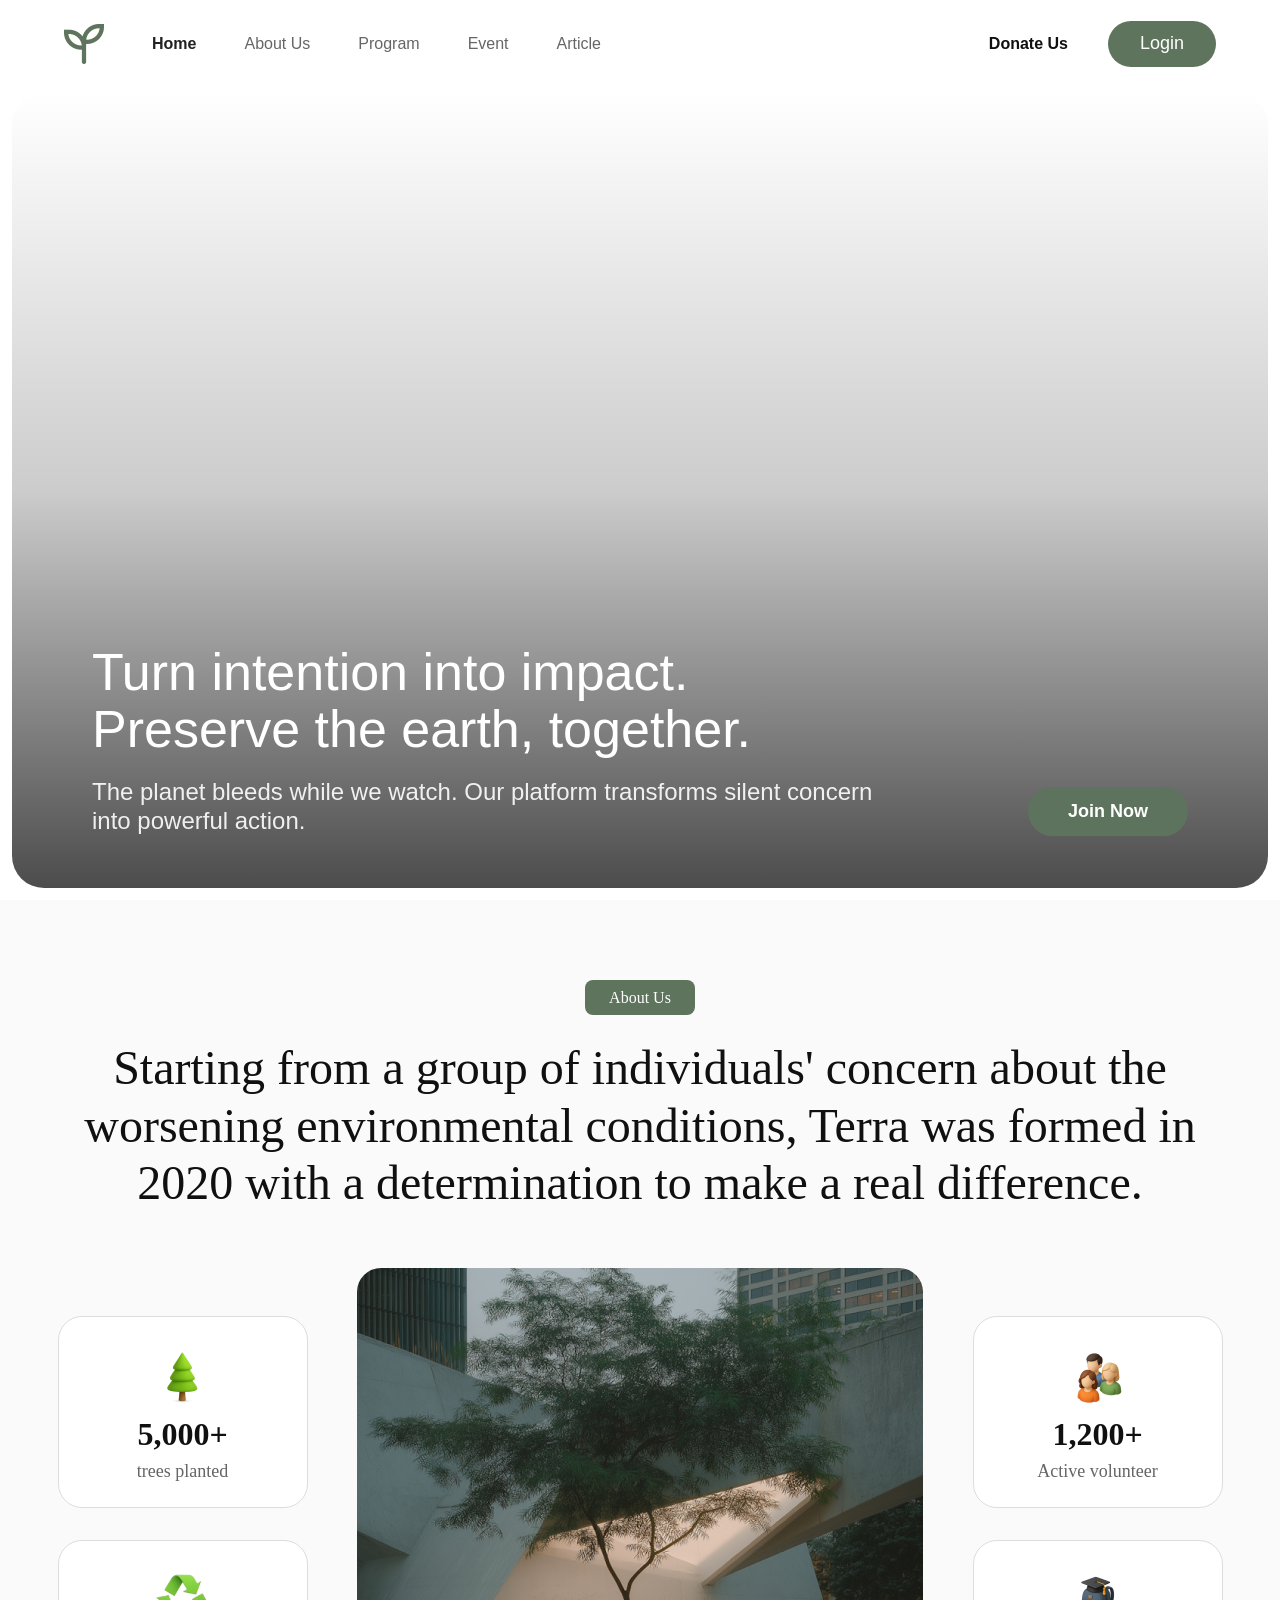
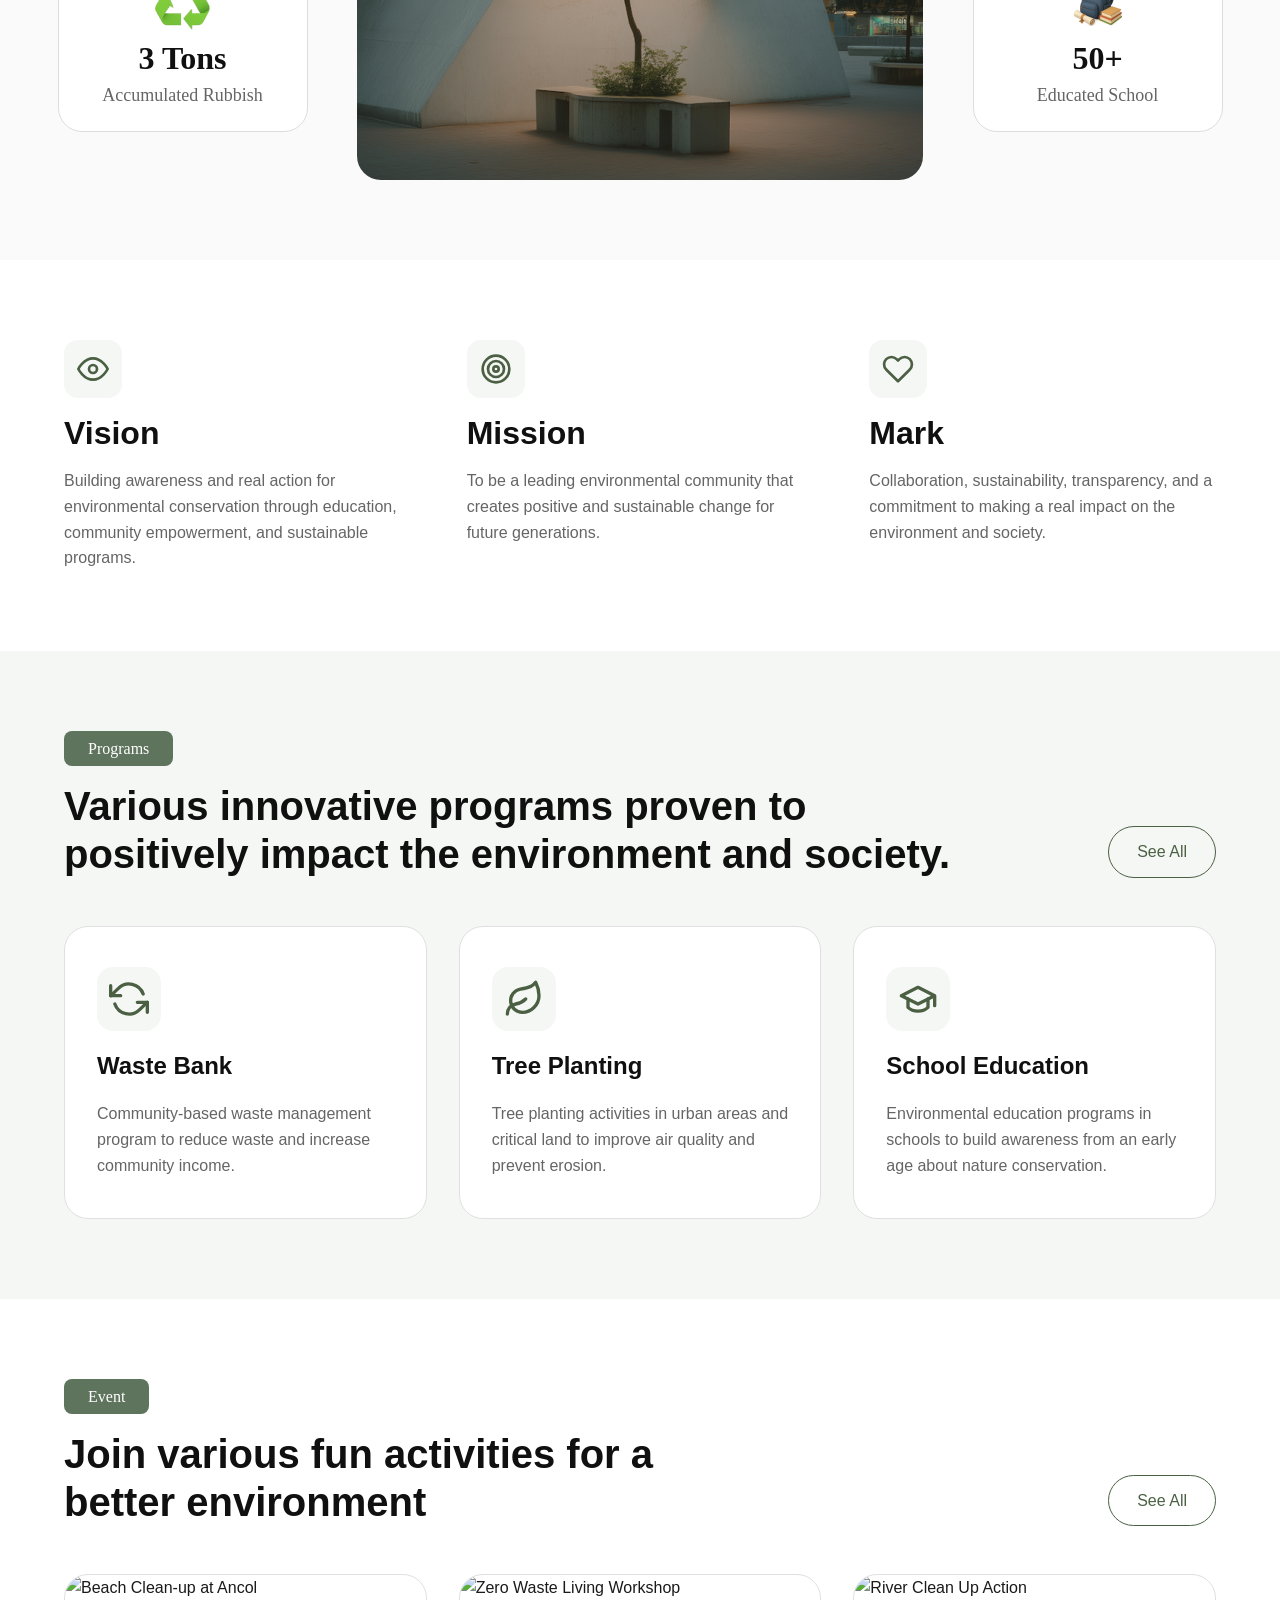
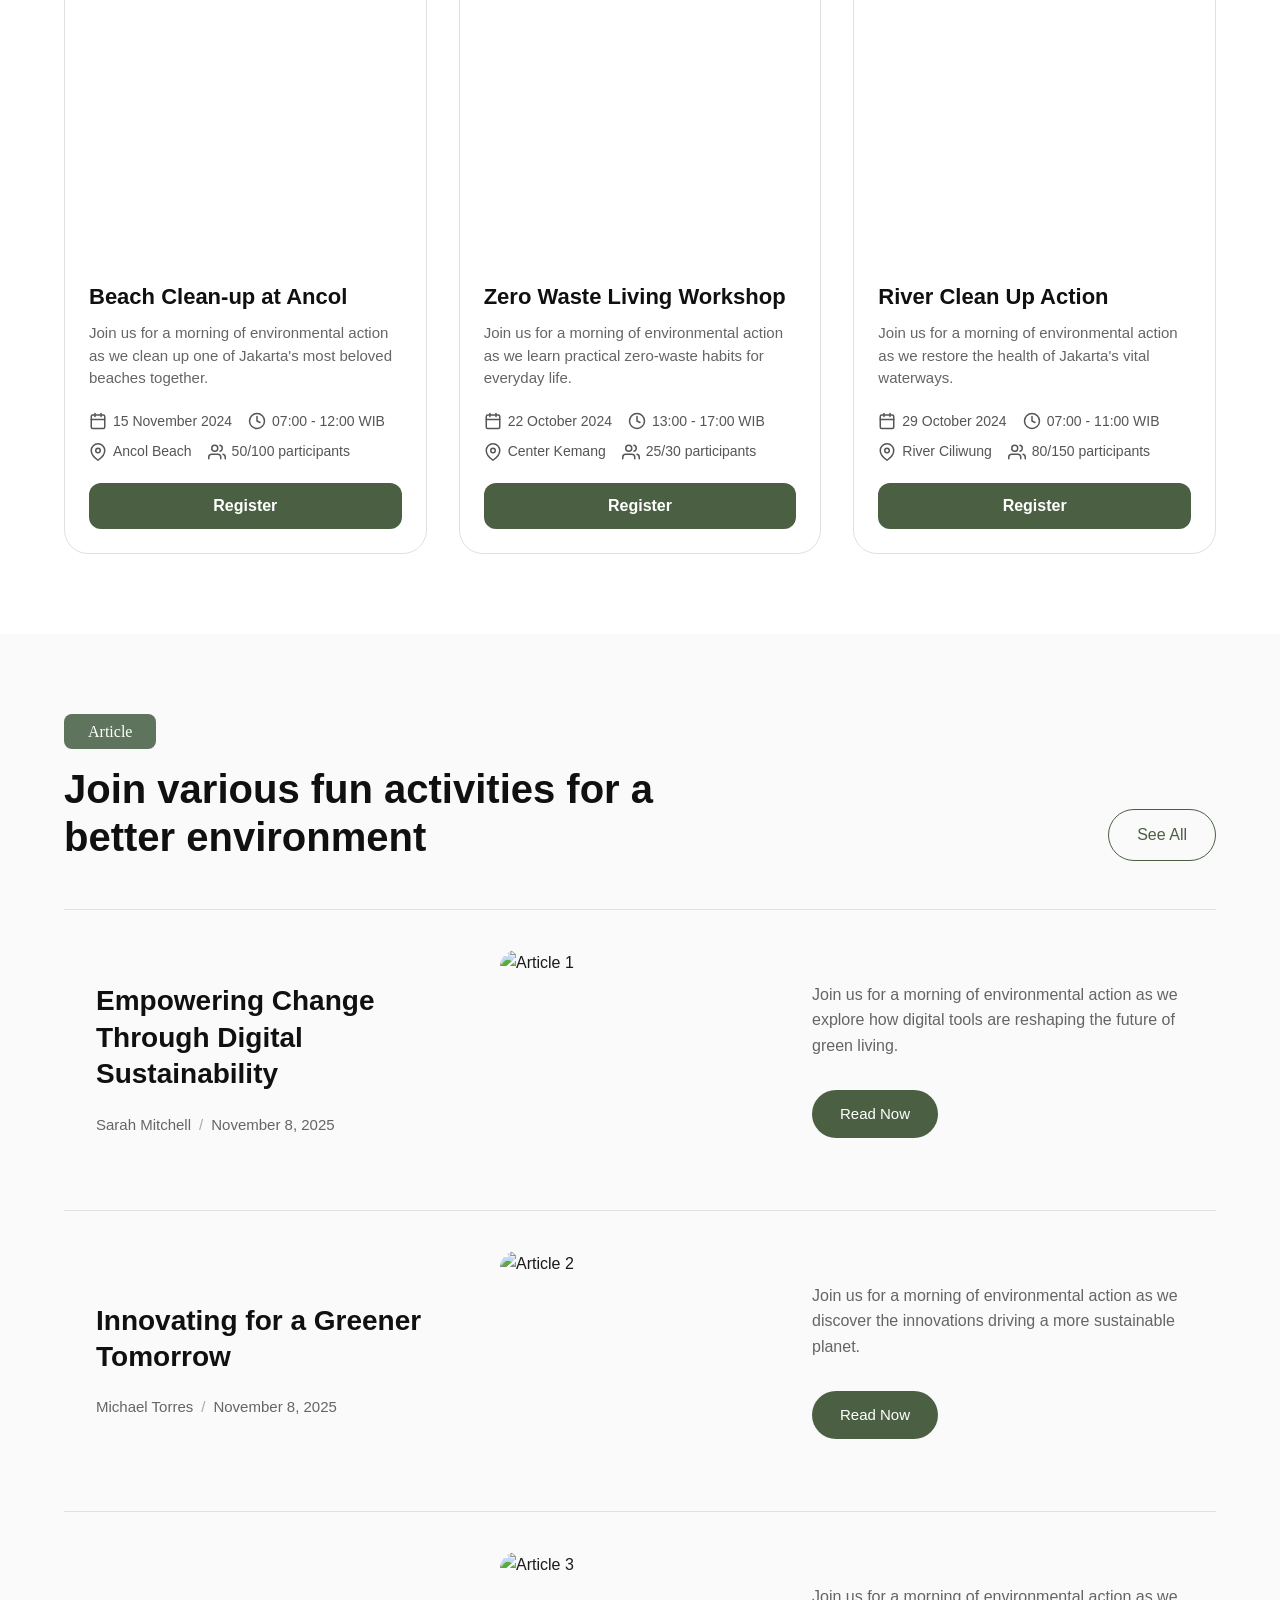
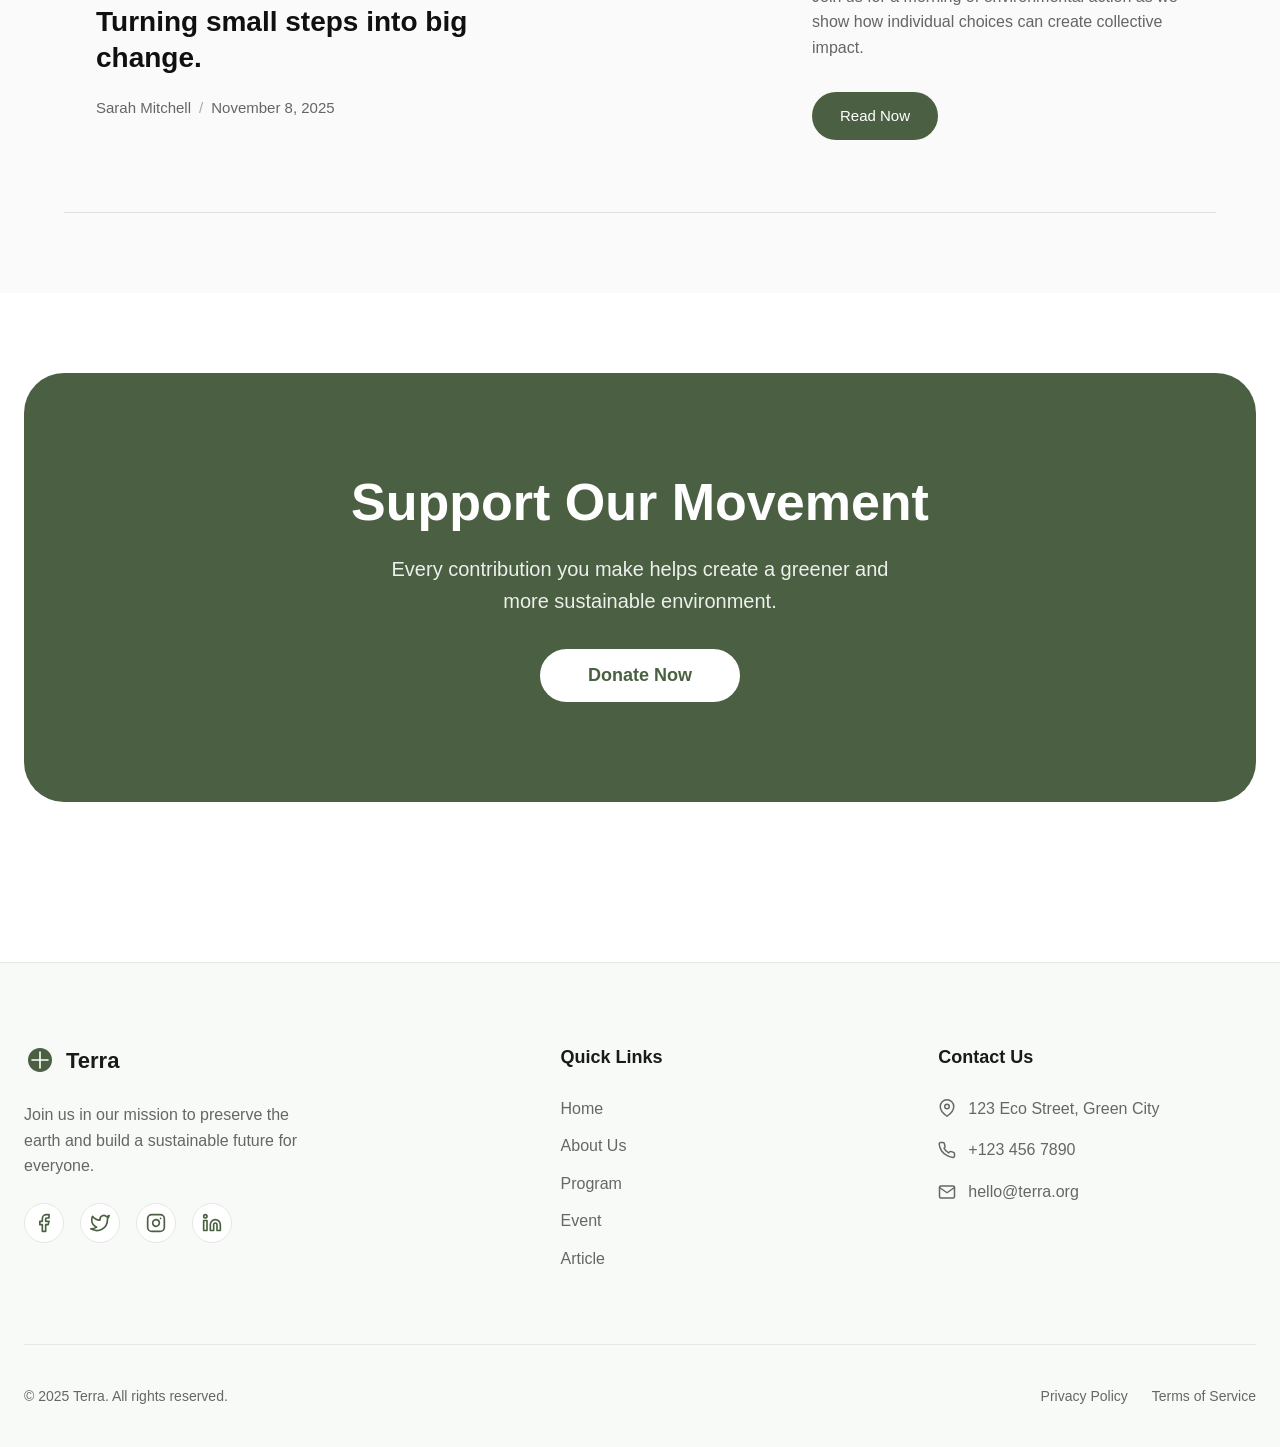
==== index.html @ 2bbc0990 "backup 1" ====
<!DOCTYPE html>
<html lang="en">
<head>
  <meta charset="UTF-8" />
  <meta name="viewport" content="width=device-width, initial-scale=1.0" />
  <title>Terra – Turn Intention Into Impact</title>
  <link rel="icon" href="assets/logo.png" type="image/png" />
  <link rel="stylesheet" href="css/main.css" />
  <link rel="stylesheet" href="css/home.css" />
</head>
<body>

  <!-- ============ NAVBAR ============ -->
  <nav class="navbar navbar-figma" id="navbar">
    <div class="container nav-content">
      <div class="nav-main-group">
        <a href="index.html" class="logo" aria-label="Terra Home">
          <img src="assets/logo.png" alt="Terra Icon" class="logo-icon" />
        </a>

        <div class="nav-links">
          <a href="index.html" class="active">Home</a>
          <a href="pages/about.html">About Us</a>
          <a href="pages/program.html">Program</a>
          <a href="pages/event.html">Event</a>
          <a href="pages/article.html">Article</a>
        </div>
      </div>

      <div class="nav-actions">
        <a href="#" class="donate-text">Donate Us</a>
        <button class="primary login-btn">Login</button>
      </div>

      <button class="mobile-toggle" id="mobileToggle" aria-label="Toggle menu">
        <svg id="iconMenu" viewBox="0 0 24 24"><line x1="3" y1="6" x2="21" y2="6"/><line x1="3" y1="12" x2="21" y2="12"/><line x1="3" y1="18" x2="21" y2="18"/></svg>
        <svg id="iconClose" viewBox="0 0 24 24" style="display:none"><line x1="18" y1="6" x2="6" y2="18"/><line x1="6" y1="6" x2="18" y2="18"/></svg>
      </button>
    </div>

    <div class="mobile-menu" id="mobileMenu">
      <a href="index.html" class="active" onclick="closeMobile()">Home</a>
      <a href="pages/about.html" onclick="closeMobile()">About Us</a>
      <a href="pages/program.html" onclick="closeMobile()">Program</a>
      <a href="pages/event.html" onclick="closeMobile()">Event</a>
      <a href="pages/article.html" onclick="closeMobile()">Article</a>
      <div class="mobile-actions">
        <button class="secondary">Donate Us</button>
        <button class="primary">Login</button>
      </div>
    </div>
  </nav>

  <!-- ============ MAIN ============ -->
  <div class="home-page">

    <!-- HERO -->
    <section class="hero">
      <div class="container hero-container">
        <div class="hero-inner">
          <div class="hero-bottom-content">
            <div class="hero-left-text">
              <h1>Turn intention into impact. <br />Preserve the earth, together.</h1>
              <p>The planet bleeds while we watch. Our platform transforms silent concern into powerful action.</p>
            </div>
            <div class="hero-right-action">
              <button class="primary join-btn">Join Now</button>
            </div>
          </div>
        </div>
      </div>
    </section>

    <!-- ABOUT SECTION -->
    <section class="about-section">
      <div class="about-container">
        <div class="about-header">
          <span class="badge-pill">About Us</span>
          <p class="about-heading-text">
            Starting from a group of individuals' concern about the worsening environmental conditions,
            Terra was formed in 2020 with a determination to make a real difference.
          </p>
        </div>

        <div class="about-grid">
          <div class="about-stats-side left">
            <div class="stat-card-new">
              <img src="assets/tree.png" alt="Trees" class="stat-icon-img" />
              <h3>5,000+</h3>
              <p>trees planted</p>
            </div>
            <div class="stat-card-new">
              <img src="assets/recycle.png" alt="Recycle" class="stat-icon-img" />
              <h3>3 Tons</h3>
              <p>Accumulated Rubbish</p>
            </div>
          </div>

          <div class="about-image-center">
            <img src="assets/about.png" alt="Nature" class="about-main-img" />
          </div>

          <div class="about-stats-side right">
            <div class="stat-card-new">
              <img src="assets/volunteer.png" alt="Volunteer" class="stat-icon-img" />
              <h3>1,200+</h3>
              <p>Active volunteer</p>
            </div>
            <div class="stat-card-new">
              <img src="assets/bag.png" alt="Education" class="stat-icon-img" />
              <h3>50+</h3>
              <p>Educated School</p>
            </div>
          </div>
        </div>
      </div>
    </section>

    <!-- GOALS SECTION -->
    <section class="goals-section">
      <div class="goals-container">
        <div class="goal-item">
          <div class="goal-icon">
            <!-- Eye icon -->
            <svg viewBox="0 0 24 24"><path d="M1 12s4-8 11-8 11 8 11 8-4 8-11 8-11-8-11-8z"/><circle cx="12" cy="12" r="3"/></svg>
          </div>
          <h3>Vision</h3>
          <p>Building awareness and real action for environmental conservation through education, community empowerment, and sustainable programs.</p>
        </div>
        <div class="goal-item">
          <div class="goal-icon">
            <!-- Target icon -->
            <svg viewBox="0 0 24 24"><circle cx="12" cy="12" r="10"/><circle cx="12" cy="12" r="6"/><circle cx="12" cy="12" r="2"/></svg>
          </div>
          <h3>Mission</h3>
          <p>To be a leading environmental community that creates positive and sustainable change for future generations.</p>
        </div>
        <div class="goal-item">
          <div class="goal-icon">
            <!-- Heart icon -->
            <svg viewBox="0 0 24 24"><path d="M20.84 4.61a5.5 5.5 0 0 0-7.78 0L12 5.67l-1.06-1.06a5.5 5.5 0 0 0-7.78 7.78l1.06 1.06L12 21.23l7.78-7.78 1.06-1.06a5.5 5.5 0 0 0 0-7.78z"/></svg>
          </div>
          <h3>Mark</h3>
          <p>Collaboration, sustainability, transparency, and a commitment to making a real impact on the environment and society.</p>
        </div>
      </div>
    </section>

    <!-- PROGRAMS SECTION -->
    <section class="programs-section">
      <div class="programs-inner">
        <div class="section-header-row">
          <div class="section-title-group">
            <span class="badge-pill">Programs</span>
            <h2>Various innovative programs proven to<br />positively impact the environment and society.</h2>
          </div>
          <a href="pages/program.html" class="see-all-btn">See All</a>
        </div>

        <div class="programs-grid-new">
          <div class="program-card-new">
            <div class="program-icon-wrap">
              <!-- Recycle icon -->
              <svg viewBox="0 0 24 24"><polyline points="1 4 1 10 7 10"/><polyline points="23 20 23 14 17 14"/><path d="M20.49 9A9 9 0 0 0 5.64 5.64L1 10m22 4l-4.64 4.36A9 9 0 0 1 3.51 15"/></svg>
            </div>
            <h3>Waste Bank</h3>
            <p>Community-based waste management program to reduce waste and increase community income.</p>
          </div>
          <div class="program-card-new">
            <div class="program-icon-wrap">
              <!-- Leaf icon -->
              <svg viewBox="0 0 24 24"><path d="M11 20A7 7 0 0 1 9.8 6.1C15.5 5 17 4.48 19 2c1 2 2 4.18 2 8 0 5.5-4.78 10-10 10z"/><path d="M2 21c0-3 1.85-5.36 5.08-6C9.5 14.52 12 13 13 12"/></svg>
            </div>
            <h3>Tree Planting</h3>
            <p>Tree planting activities in urban areas and critical land to improve air quality and prevent erosion.</p>
          </div>
          <div class="program-card-new">
            <div class="program-icon-wrap">
              <!-- GraduationCap icon -->
              <svg viewBox="0 0 24 24"><path d="M22 10v6M2 10l10-5 10 5-10 5z"/><path d="M6 12v5c3 3 9 3 12 0v-5"/></svg>
            </div>
            <h3>School Education</h3>
            <p>Environmental education programs in schools to build awareness from an early age about nature conservation.</p>
          </div>
        </div>
      </div>
    </section>

    <!-- EVENT SECTION -->
    <section class="event-section">
      <div class="event-inner">
        <div class="section-header-row">
          <div class="section-title-group">
            <span class="badge-pill">Event</span>
            <h2>Join various fun activities for a<br />better environment</h2>
          </div>
          <a href="pages/event.html" class="see-all-btn">See All</a>
        </div>

        <div class="event-cards-grid">
          <!-- Event 1 -->
          <div class="event-card-new">
            <div class="event-card-img">
              <img src="https://images.unsplash.com/photo-1618477461853-cf6ed80fbe52?auto=format&fit=crop&q=80&w=800" alt="Beach Clean-up at Ancol" />
            </div>
            <div class="event-card-body">
              <div class="event-card-info">
                <h3>Beach Clean-up at Ancol</h3>
                <p>Join us for a morning of environmental action as we clean up one of Jakarta's most beloved beaches together.</p>
              </div>
              <div class="event-card-meta">
                <div class="meta-row">
                  <span class="meta-item">
                    <svg viewBox="0 0 24 24"><rect x="3" y="4" width="18" height="18" rx="2" ry="2"/><line x1="16" y1="2" x2="16" y2="6"/><line x1="8" y1="2" x2="8" y2="6"/><line x1="3" y1="10" x2="21" y2="10"/></svg>
                    15 November 2024
                  </span>
                  <span class="meta-item">
                    <svg viewBox="0 0 24 24"><circle cx="12" cy="12" r="10"/><polyline points="12 6 12 12 16 14"/></svg>
                    07:00 - 12:00 WIB
                  </span>
                </div>
                <div class="meta-row">
                  <span class="meta-item">
                    <svg viewBox="0 0 24 24"><path d="M21 10c0 7-9 13-9 13s-9-6-9-13a9 9 0 0 1 18 0z"/><circle cx="12" cy="10" r="3"/></svg>
                    Ancol Beach
                  </span>
                  <span class="meta-item">
                    <svg viewBox="0 0 24 24"><path d="M17 21v-2a4 4 0 0 0-4-4H5a4 4 0 0 0-4 4v2"/><circle cx="9" cy="7" r="4"/><path d="M23 21v-2a4 4 0 0 0-3-3.87"/><path d="M16 3.13a4 4 0 0 1 0 7.75"/></svg>
                    50/100 participants
                  </span>
                </div>
              </div>
              <button class="primary event-register-btn">Register</button>
            </div>
          </div>

          <!-- Event 2 -->
          <div class="event-card-new">
            <div class="event-card-img">
              <img src="https://images.unsplash.com/photo-1591336395102-69f615e12af0?auto=format&fit=crop&q=80&w=800" alt="Zero Waste Living Workshop" />
            </div>
            <div class="event-card-body">
              <div class="event-card-info">
                <h3>Zero Waste Living Workshop</h3>
                <p>Join us for a morning of environmental action as we learn practical zero-waste habits for everyday life.</p>
              </div>
              <div class="event-card-meta">
                <div class="meta-row">
                  <span class="meta-item">
                    <svg viewBox="0 0 24 24"><rect x="3" y="4" width="18" height="18" rx="2" ry="2"/><line x1="16" y1="2" x2="16" y2="6"/><line x1="8" y1="2" x2="8" y2="6"/><line x1="3" y1="10" x2="21" y2="10"/></svg>
                    22 October 2024
                  </span>
                  <span class="meta-item">
                    <svg viewBox="0 0 24 24"><circle cx="12" cy="12" r="10"/><polyline points="12 6 12 12 16 14"/></svg>
                    13:00 - 17:00 WIB
                  </span>
                </div>
                <div class="meta-row">
                  <span class="meta-item">
                    <svg viewBox="0 0 24 24"><path d="M21 10c0 7-9 13-9 13s-9-6-9-13a9 9 0 0 1 18 0z"/><circle cx="12" cy="10" r="3"/></svg>
                    Center Kemang
                  </span>
                  <span class="meta-item">
                    <svg viewBox="0 0 24 24"><path d="M17 21v-2a4 4 0 0 0-4-4H5a4 4 0 0 0-4 4v2"/><circle cx="9" cy="7" r="4"/><path d="M23 21v-2a4 4 0 0 0-3-3.87"/><path d="M16 3.13a4 4 0 0 1 0 7.75"/></svg>
                    25/30 participants
                  </span>
                </div>
              </div>
              <button class="primary event-register-btn">Register</button>
            </div>
          </div>

          <!-- Event 3 -->
          <div class="event-card-new">
            <div class="event-card-img">
              <img src="https://images.unsplash.com/photo-1595273670150-db0a3d39074f?auto=format&fit=crop&q=80&w=800" alt="River Clean Up Action" />
            </div>
            <div class="event-card-body">
              <div class="event-card-info">
                <h3>River Clean Up Action</h3>
                <p>Join us for a morning of environmental action as we restore the health of Jakarta's vital waterways.</p>
              </div>
              <div class="event-card-meta">
                <div class="meta-row">
                  <span class="meta-item">
                    <svg viewBox="0 0 24 24"><rect x="3" y="4" width="18" height="18" rx="2" ry="2"/><line x1="16" y1="2" x2="16" y2="6"/><line x1="8" y1="2" x2="8" y2="6"/><line x1="3" y1="10" x2="21" y2="10"/></svg>
                    29 October 2024
                  </span>
                  <span class="meta-item">
                    <svg viewBox="0 0 24 24"><circle cx="12" cy="12" r="10"/><polyline points="12 6 12 12 16 14"/></svg>
                    07:00 - 11:00 WIB
                  </span>
                </div>
                <div class="meta-row">
                  <span class="meta-item">
                    <svg viewBox="0 0 24 24"><path d="M21 10c0 7-9 13-9 13s-9-6-9-13a9 9 0 0 1 18 0z"/><circle cx="12" cy="10" r="3"/></svg>
                    River Ciliwung
                  </span>
                  <span class="meta-item">
                    <svg viewBox="0 0 24 24"><path d="M17 21v-2a4 4 0 0 0-4-4H5a4 4 0 0 0-4 4v2"/><circle cx="9" cy="7" r="4"/><path d="M23 21v-2a4 4 0 0 0-3-3.87"/><path d="M16 3.13a4 4 0 0 1 0 7.75"/></svg>
                    80/150 participants
                  </span>
                </div>
              </div>
              <button class="primary event-register-btn">Register</button>
            </div>
          </div>
        </div>
      </div>
    </section>

    <!-- ARTICLE SECTION -->
    <section class="article-section">
      <div class="article-inner">
        <div class="section-header-row">
          <div class="section-title-group">
            <span class="badge-pill">Article</span>
            <h2>Join various fun activities for a<br />better environment</h2>
          </div>
          <a href="pages/article.html" class="see-all-btn">See All</a>
        </div>

        <div class="article-rows">
          <div class="article-row">
            <div class="article-row-left">
              <h3>Empowering Change Through Digital Sustainability</h3>
              <div class="article-meta">
                <span>Sarah Mitchell</span>
                <span class="meta-divider">/</span>
                <span>November 8, 2025</span>
              </div>
            </div>
            <div class="article-row-img">
              <img src="https://images.unsplash.com/photo-1441974231531-c6227db76b6e?auto=format&fit=crop&q=80&w=600" alt="Article 1" />
            </div>
            <div class="article-row-right">
              <p>Join us for a morning of environmental action as we explore how digital tools are reshaping the future of green living.</p>
              <a href="pages/article.html" class="read-now-btn">Read Now</a>
            </div>
          </div>

          <div class="article-row">
            <div class="article-row-left">
              <h3>Innovating for a Greener Tomorrow</h3>
              <div class="article-meta">
                <span>Michael Torres</span>
                <span class="meta-divider">/</span>
                <span>November 8, 2025</span>
              </div>
            </div>
            <div class="article-row-img">
              <img src="https://images.unsplash.com/photo-1532187643603-ba119ca4109e?auto=format&fit=crop&q=80&w=600" alt="Article 2" />
            </div>
            <div class="article-row-right">
              <p>Join us for a morning of environmental action as we discover the innovations driving a more sustainable planet.</p>
              <a href="pages/article.html" class="read-now-btn">Read Now</a>
            </div>
          </div>

          <div class="article-row">
            <div class="article-row-left">
              <h3>Turning small steps into big change.</h3>
              <div class="article-meta">
                <span>Sarah Mitchell</span>
                <span class="meta-divider">/</span>
                <span>November 8, 2025</span>
              </div>
            </div>
            <div class="article-row-img">
              <img src="https://images.unsplash.com/photo-1470770841072-f978cf4d019e?auto=format&fit=crop&q=80&w=600" alt="Article 3" />
            </div>
            <div class="article-row-right">
              <p>Join us for a morning of environmental action as we show how individual choices can create collective impact.</p>
              <a href="pages/article.html" class="read-now-btn">Read Now</a>
            </div>
          </div>
        </div>
      </div>
    </section>

    <!-- CTA SECTION -->
    <section class="cta-section">
      <div class="container">
        <div class="cta-box-new">
          <h2>Support Our Movement</h2>
          <p>Every contribution you make helps create a greener and more sustainable environment.</p>
          <button class="primary cta-donate-btn">Donate Now</button>
        </div>
      </div>
    </section>

  </div>

  <!-- ============ FOOTER ============ -->
  <footer class="footer">
    <div class="container">
      <div class="footer-top">
        <div class="footer-brand">
          <a href="index.html" class="logo">
            <svg width="32" height="32" viewBox="0 0 40 40" fill="none" xmlns="http://www.w3.org/2000/svg">
              <path d="M20 5C11.7157 5 5 11.7157 5 20C5 28.2843 11.7157 35 20 35C28.2843 35 35 28.2843 35 20C35 11.7157 28.2843 5 20 5Z" fill="#4B6043"/>
              <path d="M20 10V30M10 20H30" stroke="white" stroke-width="2" stroke-linecap="round"/>
            </svg>
            <span class="brand-name">Terra</span>
          </a>
          <p class="brand-desc">Join us in our mission to preserve the earth and build a sustainable future for everyone.</p>
          <div class="social-links">
            <a href="#" aria-label="Facebook">
              <svg viewBox="0 0 24 24"><path d="M18 2h-3a5 5 0 0 0-5 5v3H7v4h3v8h4v-8h3l1-4h-4V7a1 1 0 0 1 1-1h3z"/></svg>
            </a>
            <a href="#" aria-label="Twitter">
              <svg viewBox="0 0 24 24"><path d="M23 3a10.9 10.9 0 0 1-3.14 1.53 4.48 4.48 0 0 0-7.86 3v1A10.66 10.66 0 0 1 3 4s-4 9 5 13a11.64 11.64 0 0 1-7 2c9 5 20 0 20-11.5a4.5 4.5 0 0 0-.08-.83A7.72 7.72 0 0 0 23 3z"/></svg>
            </a>
            <a href="#" aria-label="Instagram">
              <svg viewBox="0 0 24 24"><rect x="2" y="2" width="20" height="20" rx="5" ry="5"/><path d="M16 11.37A4 4 0 1 1 12.63 8 4 4 0 0 1 16 11.37z"/><line x1="17.5" y1="6.5" x2="17.51" y2="6.5"/></svg>
            </a>
            <a href="#" aria-label="LinkedIn">
              <svg viewBox="0 0 24 24"><path d="M16 8a6 6 0 0 1 6 6v7h-4v-7a2 2 0 0 0-2-2 2 2 0 0 0-2 2v7h-4v-7a6 6 0 0 1 6-6z"/><rect x="2" y="9" width="4" height="12"/><circle cx="4" cy="4" r="2"/></svg>
            </a>
          </div>
        </div>

        <div class="footer-links">
          <h4>Quick Links</h4>
          <ul>
            <li><a href="index.html">Home</a></li>
            <li><a href="pages/about.html">About Us</a></li>
            <li><a href="pages/program.html">Program</a></li>
            <li><a href="pages/event.html">Event</a></li>
            <li><a href="pages/article.html">Article</a></li>
          </ul>
        </div>

        <div class="footer-contact">
          <h4>Contact Us</h4>
          <ul>
            <li>
              <svg viewBox="0 0 24 24"><path d="M21 10c0 7-9 13-9 13s-9-6-9-13a9 9 0 0 1 18 0z"/><circle cx="12" cy="10" r="3"/></svg>
              123 Eco Street, Green City
            </li>
            <li>
              <svg viewBox="0 0 24 24"><path d="M22 16.92v3a2 2 0 0 1-2.18 2 19.79 19.79 0 0 1-8.63-3.07A19.5 19.5 0 0 1 4.69 13a19.79 19.79 0 0 1-3.07-8.67A2 2 0 0 1 3.6 2h3a2 2 0 0 1 2 1.72c.127.96.361 1.903.7 2.81a2 2 0 0 1-.45 2.11L8.09 9.91a16 16 0 0 0 6 6l1.27-1.27a2 2 0 0 1 2.11-.45c.907.339 1.85.573 2.81.7A2 2 0 0 1 22 16.92z"/></svg>
              +123 456 7890
            </li>
            <li>
              <svg viewBox="0 0 24 24"><path d="M4 4h16c1.1 0 2 .9 2 2v12c0 1.1-.9 2-2 2H4c-1.1 0-2-.9-2-2V6c0-1.1.9-2 2-2z"/><polyline points="22,6 12,13 2,6"/></svg>
              hello@terra.org
            </li>
          </ul>
        </div>
      </div>
      <div class="footer-bottom">
        <p>&copy; 2025 Terra. All rights reserved.</p>
        <div class="footer-legal">
          <a href="#">Privacy Policy</a>
          <a href="#">Terms of Service</a>
        </div>
      </div>
    </div>
  </footer>

  <script>
    // Navbar scroll
    const navbar = document.getElementById('navbar');
    window.addEventListener('scroll', () => {
      navbar.classList.toggle('scrolled', window.scrollY > 20);
    });

    // Mobile toggle
    const mobileToggle = document.getElementById('mobileToggle');
    const mobileMenu = document.getElementById('mobileMenu');
    const iconMenu = document.getElementById('iconMenu');
    const iconClose = document.getElementById('iconClose');

    mobileToggle.addEventListener('click', () => {
      const isOpen = mobileMenu.classList.toggle('show');
      iconMenu.style.display = isOpen ? 'none' : 'block';
      iconClose.style.display = isOpen ? 'block' : 'none';
    });

    function closeMobile() {
      mobileMenu.classList.remove('show');
      iconMenu.style.display = 'block';
      iconClose.style.display = 'none';
    }
  </script>
</body>
</html>
---- css/main.css ----
@import url('https://api.fontshare.com/v2/css?f[]=satoshi@900,700,500,300,400&display=swap');

:root {
  --primary-green: #4B6043;
  --secondary-green: #86A789;
  --accent-green: #D2E3C8;
  --light-green: #F5F7F5;
  --white: #FFFFFF;
  --dark: #1A1A1A;
  --text-gray: #666666;
  --border-color: #E5E7E5;
  --font-main: 'Satoshi', sans-serif;
  --transition: all 0.3s cubic-bezier(0.4, 0, 0.2, 1);
}

* {
  margin: 0;
  padding: 0;
  box-sizing: border-box;
}

body {
  font-family: var(--font-main);
  background-color: var(--white);
  color: var(--dark);
  line-height: 1.6;
  overflow-x: hidden;
}

html,
body,
button,
input,
textarea,
select,
a,
p,
h1,
h2,
h3,
h4,
h5,
h6,
span,
li {
  font-family: var(--font-main);
}

a {
  text-decoration: none;
  color: inherit;
  transition: var(--transition);
}

button {
  cursor: pointer;
  border: none;
  outline: none;
  background: none;
  font-family: inherit;
  transition: var(--transition);
}

button.primary {
  background-color: var(--primary-green);
  color: var(--white);
  padding: 12px 28px;
  border-radius: 50px;
  font-weight: 500;
}

button.primary:hover {
  background-color: var(--secondary-green);
  transform: translateY(-2px);
  box-shadow: 0 4px 12px rgba(75, 96, 67, 0.2);
}

button.secondary {
  background-color: transparent;
  color: var(--primary-green);
  padding: 12px 28px;
  border-radius: 50px;
  border: 1px solid var(--primary-green);
  font-weight: 500;
}

button.secondary:hover {
  background-color: var(--light-green);
}

img {
  max-width: 100%;
  height: auto;
  display: block;
}

.container {
  max-width: 1280px;
  margin: 0 auto;
  padding: 0 24px;
}

.section-padding {
  padding: 80px 0;
}

@media (max-width: 768px) {
  .section-padding {
    padding: 60px 0;
  }
}

/* ===================== NAVBAR ===================== */
.navbar {
  position: fixed;
  top: 0;
  left: 0;
  width: 100%;
  z-index: 1000;
  padding: 16px 0;
  transition: var(--transition);
  background: var(--white);
  border-bottom: 1px solid #E5E7E5;
}

.navbar.scrolled {
  padding: 16px 0;
  box-shadow: 0 4px 20px rgba(0, 0, 0, 0.05);
}

.nav-content {
  display: flex;
  align-items: center;
  justify-content: space-between;
}

.logo {
  display: flex;
  align-items: center;
}

.logo-img {
  height: 48px;
  width: auto;
}

.nav-main-group {
  display: flex;
  align-items: center;
  gap: 24px;
}

.logo-icon {
  width: 40px;
  height: 40px;
  object-fit: contain;
}

.navbar-figma {
  background: #ffffff;
  border-bottom: none;
  padding: 20px 0;
}

.navbar-figma.scrolled {
  padding: 20px 0;
  box-shadow: none;
}

.navbar-figma .container {
  max-width: 1440px;
  padding-left: 64px;
  padding-right: 64px;
}

.navbar-figma .nav-content {
  gap: 24px;
}

.navbar-figma .nav-links {
  margin-left: 0;
  flex: 0 0 auto;
  gap: 0;
}

.navbar-figma .nav-links a {
  display: inline-flex;
  align-items: center;
  justify-content: center;
  padding: 12px 24px;
  font-size: 16px;
  line-height: 1.5;
  font-weight: 400;
  color: #666666;
}

.navbar-figma .nav-links a.active {
  color: #222222;
  font-weight: 700;
}

.navbar-figma .nav-actions {
  gap: 16px;
}

.navbar-figma .donate-text {
  display: inline-flex;
  align-items: center;
  justify-content: center;
  padding: 12px 24px;
  border-radius: 100px;
  font-size: 16px;
  line-height: 1.5;
  font-weight: 700;
  color: #101010;
}

.navbar-figma .login-btn {
  background-color: #5e745d !important;
  color: #ffffff !important;
  padding: 12px 32px !important;
  border-radius: 100px !important;
  font-size: 18px !important;
  line-height: 1.2 !important;
  font-weight: 500 !important;
}

.nav-links {
  display: flex;
  gap: 48px;
  margin-left: 60px;
  flex: 1;
}

.nav-links a {
  font-weight: 500;
  font-size: 16px;
  color: #7A7A7A;
  transition: var(--transition);
}

.nav-links a:hover {
  color: #1A1A1A;
}

.nav-links a.active {
  color: #1A1A1A;
  font-weight: 700;
}

.nav-actions {
  display: flex;
  align-items: center;
  gap: 40px;
}

.donate-text {
  font-weight: 600;
  color: #1A1A1A;
  font-size: 16px;
}

.login-btn {
  background-color: #5D735D !important;
  color: var(--white) !important;
  padding: 12px 32px !important;
  border-radius: 50px !important;
  font-weight: 600 !important;
  font-size: 16px !important;
  box-shadow: none !important;
}

.login-btn:hover {
  background-color: #4A5C4A !important;
  transform: translateY(-1px) !important;
}

.mobile-toggle {
  display: none;
  background: none;
  border: none;
  color: #1A1A1A;
  z-index: 1001;
  cursor: pointer;
  padding: 4px;
}

.mobile-toggle svg {
  width: 28px;
  height: 28px;
  stroke: #1A1A1A;
  fill: none;
  stroke-width: 2;
  stroke-linecap: round;
  stroke-linejoin: round;
}

.mobile-menu {
  position: fixed;
  top: 0;
  right: -100%;
  width: 100%;
  height: 100vh;
  background: var(--white);
  display: flex;
  flex-direction: column;
  justify-content: center;
  align-items: center;
  gap: 32px;
  transition: 0.5s ease-in-out;
  z-index: 999;
}

.mobile-menu.show {
  right: 0;
}

.mobile-menu a {
  font-size: 24px;
  font-weight: 600;
  color: #7A7A7A;
}

.mobile-menu a.active {
  color: #1A1A1A;
}

.mobile-actions {
  display: flex;
  flex-direction: column;
  gap: 16px;
  width: 80%;
}

@media (max-width: 992px) {
  .nav-links,
  .nav-actions {
    display: none;
  }
  .mobile-toggle {
    display: block;
  }

  .navbar-figma {
    padding: 14px 0;
  }

  .navbar-figma .container {
    padding-left: 24px;
    padding-right: 24px;
  }

  .navbar-figma .logo-icon {
    width: 34px;
    height: 34px;
  }
}

/* ===================== FOOTER ===================== */
.footer {
  background-color: #F8FAF8;
  padding: 80px 0 40px;
  border-top: 1px solid var(--border-color);
  margin-top: 80px;
}

.footer-top {
  display: grid;
  grid-template-columns: 1.5fr 1fr 1fr;
  gap: 60px;
  margin-bottom: 60px;
}

.footer-brand .logo {
  display: flex;
  align-items: center;
  gap: 10px;
  margin-bottom: 24px;
  text-decoration: none;
  color: inherit;
}

.brand-name {
  font-size: 22px;
  font-weight: 700;
  color: var(--dark);
}

.brand-desc {
  color: var(--text-gray);
  margin-bottom: 24px;
  max-width: 300px;
}

.social-links {
  display: flex;
  gap: 16px;
}

.social-links a {
  width: 40px;
  height: 40px;
  background: var(--white);
  border-radius: 50%;
  display: flex;
  align-items: center;
  justify-content: center;
  color: var(--primary-green);
  border: 1px solid var(--border-color);
  transition: var(--transition);
}

.social-links a:hover {
  background: var(--primary-green);
  color: var(--white);
  transform: translateY(-3px);
}

.social-links a svg {
  width: 20px;
  height: 20px;
  stroke: currentColor;
  fill: none;
  stroke-width: 2;
  stroke-linecap: round;
  stroke-linejoin: round;
}

.footer-links h4,
.footer-contact h4 {
  font-size: 18px;
  font-weight: 700;
  margin-bottom: 24px;
  color: var(--dark);
}

.footer-links ul,
.footer-contact ul {
  list-style: none;
}

.footer-links ul li {
  margin-bottom: 12px;
}

.footer-links ul li a {
  color: var(--text-gray);
  transition: var(--transition);
}

.footer-links ul li a:hover {
  color: var(--primary-green);
  padding-left: 5px;
}

.footer-contact ul li {
  display: flex;
  align-items: center;
  gap: 12px;
  color: var(--text-gray);
  margin-bottom: 16px;
}

.footer-contact ul li svg {
  width: 18px;
  height: 18px;
  stroke: currentColor;
  fill: none;
  stroke-width: 2;
  stroke-linecap: round;
  stroke-linejoin: round;
  flex-shrink: 0;
}

.footer-bottom {
  padding-top: 40px;
  border-top: 1px solid var(--border-color);
  display: flex;
  justify-content: space-between;
  align-items: center;
  color: var(--text-gray);
  font-size: 14px;
}

.footer-legal {
  display: flex;
  gap: 24px;
}

.footer-legal a:hover {
  color: var(--primary-green);
}

@media (max-width: 768px) {
  .footer-top {
    grid-template-columns: 1fr;
    gap: 40px;
  }
  .footer-bottom {
    flex-direction: column;
    gap: 20px;
    text-align: center;
  }
}

/* ===================== SHARED ===================== */
.badge-pill {
  display: flex;
  flex-direction: row;
  justify-content: center;
  align-items: center;
  padding: 8px 24px;
  gap: 10px;
  width: fit-content;
  background: #5E745D;
  border-radius: 8px;
  color: #FFFFFF;
  font-family: 'Satoshi';
  font-weight: 400;
  font-size: 16px;
  line-height: 120%;
}

.badge {
  display: inline-block;
  background: #5E745D;
  color: #FFFFFF;
  font-size: 14px;
  font-weight: 500;
  padding: 6px 18px;
  border-radius: 50px;
  margin-bottom: 16px;
}

.section-header.centered {
  text-align: center;
  max-width: 800px;
  margin: 0 auto 60px;
}

.section-header.centered h2 {
  font-size: 40px;
  font-weight: 700;
  color: var(--dark);
  margin-top: 10px;
  line-height: 1.2;
}

.section-header-row {
  display: flex;
  flex-direction: row;
  justify-content: space-between;
  align-items: flex-end;
  margin-bottom: 48px;
}

.section-title-group {
  display: flex;
  flex-direction: column;
  gap: 16px;
}

.section-title-group h2 {
  font-family: 'Satoshi', sans-serif;
  font-weight: 700;
  font-size: 40px;
  line-height: 1.2;
  color: #101010;
  margin: 0;
}

.see-all-btn {
  display: inline-flex;
  align-items: center;
  justify-content: center;
  padding: 12px 28px;
  border: 1.5px solid #4B6043;
  border-radius: 50px;
  color: #4B6043;
  font-family: 'Satoshi', sans-serif;
  font-weight: 500;
  font-size: 16px;
  text-decoration: none;
  white-space: nowrap;
  transition: var(--transition);
}

.see-all-btn:hover {
  background: #4B6043;
  color: #FFFFFF;
}
---- css/home.css ----
/* ===================== HOME PAGE ===================== */
.home-page {
  padding-top: 80px;
}

/* HERO */
.hero {
  padding: 12px 0;
  background: var(--white);
}

.hero .container {
  max-width: 1440px;
  padding: 0 12px;
}

.hero-inner {
  position: relative;
  max-width: 1416px;
  height: 796px;
  margin: 0 auto;
  border-radius: 32px;
  overflow: hidden;
  background-image: linear-gradient(to top, rgba(0,0,0,0.7) 0%, rgba(0,0,0,0.2) 50%, transparent 100%), url('../assets/hero.png');
  background-size: cover;
  background-position: center;
  display: flex;
  flex-direction: column;
  justify-content: flex-end;
  padding: 52px 80px;
}

.hero-bottom-content {
  display: flex;
  justify-content: space-between;
  align-items: flex-end;
  color: var(--white);
  gap: 40px;
}

.hero-left-text {
  max-width: 900px;
}

.hero-left-text h1 {
  font-size: 52px;
  line-height: 1.1;
  font-weight: 400;
  margin-bottom: 20px;
}

.hero-left-text p {
  font-size: 24px;
  opacity: 0.9;
  max-width: 791px;
  line-height: 1.2;
  font-weight: 400;
}

.join-btn {
  background-color: #5D735D !important;
  color: var(--white) !important;
  padding: 14px 40px !important;
  font-size: 18px !important;
  border-radius: 50px !important;
  font-weight: 600 !important;
  white-space: nowrap;
}

/* ABOUT SECTION */
.about-section {
  display: flex;
  flex-direction: column;
  align-items: center;
  padding: 80px 64px;
  gap: 56px;
  background: #FAFAFA;
}

.about-container {
  max-width: 1440px;
  width: 100%;
  display: flex;
  flex-direction: column;
  align-items: center;
  gap: 56px;
}

.about-header {
  display: flex;
  flex-direction: column;
  align-items: center;
  padding: 0px;
  gap: 24px;
  max-width: 1212px;
  width: 100%;
}

.about-heading-text {
  width: 100%;
  max-width: 1212px;
  font-family: 'Satoshi';
  font-style: normal;
  font-weight: 500;
  font-size: 48px;
  line-height: 120%;
  text-align: center;
  color: #101010;
}

.about-grid {
  display: flex;
  flex-direction: row;
  align-items: center;
  justify-content: center;
  padding: 0px;
  gap: 56px;
  max-width: 1312px;
  width: 100%;
  margin: 0 auto;
  position: relative;
}

.about-stats-side {
  display: flex;
  flex-direction: column;
  align-items: center;
  padding: 0px;
  gap: 32px;
  width: 237px;
  flex: 0 0 auto;
}

.about-stats-side.right {
  order: 2;
}

.stat-card-new {
  box-sizing: border-box;
  display: flex;
  flex-direction: column;
  align-items: center;
  padding: 32px 15px 24px 15px;
  gap: 8px;
  width: 250px;
  min-height: 178px;
  background: #FFFFFF;
  border: 1px solid #DDDDDD;
  border-radius: 24px;
  flex: none;
  flex-grow: 0;
  transition: var(--transition);
}

.stat-card-new:hover {
  transform: translateY(-5px);
  border-color: #5D735D;
}

.stat-icon-img {
  width: 58px;
  height: 58px;
  object-fit: contain;
  flex: none;
  order: 0;
  flex-grow: 0;
}

.stat-card-new h3 {
  width: 100%;
  height: 38px;
  font-family: 'Satoshi';
  font-weight: 700;
  font-size: 32px;
  line-height: 120%;
  text-align: center;
  color: #101010;
  margin-bottom: 0;
  flex: none;
  order: 0;
  flex-grow: 0;
}

.stat-card-new p {
  width: 100%;
  height: auto;
  font-family: 'Satoshi';
  font-weight: 400;
  font-size: 18px;
  line-height: 120%;
  text-align: center;
  color: #656565;
  white-space: nowrap;
  flex: none;
  order: 1;
  flex-grow: 0;
}

.about-image-center {
  max-width: 726px;
  width: 100%;
  height: 512px;
  flex: 1 1 auto;
  order: 1;
}

.about-main-img {
  width: 100%;
  height: 100%;
  object-fit: cover;
  border-radius: 24px;
}

/* GOALS SECTION */
.goals-section {
  background: #FFFFFF;
  padding: 80px 64px;
}

.goals-container {
  max-width: 1312px;
  margin: 0 auto;
  display: flex;
  flex-direction: row;
  gap: 56px;
}

.goal-item {
  flex: 1;
  display: flex;
  flex-direction: column;
  gap: 16px;
}

.goal-icon {
  width: 58px;
  height: 58px;
  display: flex;
  align-items: center;
  justify-content: center;
  background: var(--light-green);
  border-radius: 14px;
}

.goal-icon svg {
  width: 32px;
  height: 32px;
  stroke: #4B6043;
  fill: none;
  stroke-width: 2;
  stroke-linecap: round;
  stroke-linejoin: round;
}

.goal-item h3 {
  font-family: 'Satoshi', sans-serif;
  font-weight: 700;
  font-size: 32px;
  line-height: 1.2;
  color: #101010;
  margin: 0;
}

.goal-item p {
  font-family: 'Satoshi', sans-serif;
  font-weight: 400;
  font-size: 16px;
  line-height: 1.6;
  color: #656565;
  margin: 0;
}

/* PROGRAMS SECTION */
.programs-section {
  background: var(--light-green);
  padding: 80px 64px;
}

.programs-inner {
  max-width: 1312px;
  margin: 0 auto;
}

.programs-grid-new {
  display: grid;
  grid-template-columns: repeat(3, 1fr);
  gap: 32px;
}

.program-card-new {
  background: #FFFFFF;
  border: 1px solid #E0E0E0;
  border-radius: 24px;
  padding: 40px 32px;
  display: flex;
  flex-direction: column;
  gap: 16px;
  transition: var(--transition);
}

.program-card-new:hover {
  transform: translateY(-6px);
  border-color: #4B6043;
  box-shadow: 0 8px 24px rgba(75, 96, 67, 0.1);
}

.program-icon-wrap {
  width: 64px;
  height: 64px;
  background: var(--light-green);
  border-radius: 16px;
  display: flex;
  align-items: center;
  justify-content: center;
}

.program-icon-wrap svg {
  width: 40px;
  height: 40px;
  stroke: #4B6043;
  fill: none;
  stroke-width: 2;
  stroke-linecap: round;
  stroke-linejoin: round;
}

.program-card-new h3 {
  font-family: 'Satoshi', sans-serif;
  font-weight: 700;
  font-size: 24px;
  color: #101010;
  margin: 0;
}

.program-card-new p {
  font-family: 'Satoshi', sans-serif;
  font-weight: 400;
  font-size: 16px;
  color: #656565;
  line-height: 1.6;
  margin: 0;
}

/* EVENT SECTION */
.event-section {
  background: #FFFFFF;
  padding: 80px 64px;
}

.event-inner {
  max-width: 1312px;
  margin: 0 auto;
}

.event-cards-grid {
  display: grid;
  grid-template-columns: repeat(3, 1fr);
  gap: 32px;
}

.event-card-new {
  display: flex;
  flex-direction: column;
  border-radius: 24px;
  overflow: hidden;
  border: 1px solid #E0E0E0;
  transition: var(--transition);
}

.event-card-new:hover {
  transform: translateY(-6px);
  box-shadow: 0 8px 28px rgba(0,0,0,0.1);
}

.event-card-img {
  width: 100%;
  height: 280px;
  overflow: hidden;
}

.event-card-img img {
  width: 100%;
  height: 100%;
  object-fit: cover;
  transition: var(--transition);
}

.event-card-new:hover .event-card-img img {
  transform: scale(1.04);
}

.event-card-body {
  display: flex;
  flex-direction: column;
  gap: 20px;
  padding: 24px;
  flex: 1;
}

.event-card-info h3 {
  font-family: 'Satoshi', sans-serif;
  font-weight: 700;
  font-size: 22px;
  color: #101010;
  margin-bottom: 8px;
}

.event-card-info p {
  font-family: 'Satoshi', sans-serif;
  font-size: 15px;
  color: #656565;
  line-height: 1.5;
  margin: 0;
}

.event-card-meta {
  display: flex;
  flex-direction: column;
  gap: 8px;
}

.meta-row {
  display: flex;
  flex-direction: row;
  gap: 16px;
  flex-wrap: wrap;
}

.meta-item {
  display: inline-flex;
  align-items: center;
  gap: 6px;
  font-family: 'Satoshi', sans-serif;
  font-size: 14px;
  color: #555;
}

.meta-item svg {
  width: 18px;
  height: 18px;
  stroke: currentColor;
  fill: none;
  stroke-width: 2;
  stroke-linecap: round;
  stroke-linejoin: round;
  flex-shrink: 0;
}

.event-register-btn {
  width: 100%;
  padding: 14px !important;
  font-size: 16px !important;
  border-radius: 12px !important;
  font-weight: 600 !important;
}

/* ARTICLE SECTION */
.article-section {
  background: #FAFAFA;
  padding: 80px 64px;
}

.article-inner {
  max-width: 1312px;
  margin: 0 auto;
}

.article-rows {
  display: flex;
  flex-direction: column;
}

.article-row {
  display: grid;
  grid-template-columns: 1fr 280px 1fr;
  gap: 32px;
  align-items: center;
  padding: 40px 32px;
  border-bottom: 1px solid #E0E0E0;
}

.article-row:first-child {
  border-top: 1px solid #E0E0E0;
}

.article-row-left {
  display: flex;
  flex-direction: column;
  gap: 20px;
}

.article-row-left h3 {
  font-family: 'Satoshi', sans-serif;
  font-weight: 700;
  font-size: 28px;
  color: #101010;
  line-height: 1.3;
  margin: 0;
}

.article-meta {
  display: flex;
  align-items: center;
  gap: 8px;
  font-family: 'Satoshi', sans-serif;
  font-size: 15px;
  color: #656565;
}

.meta-divider {
  color: #AAAAAA;
}

.article-row-img {
  width: 280px;
  height: 220px;
  border-radius: 16px;
  overflow: hidden;
  flex-shrink: 0;
}

.article-row-img img {
  width: 100%;
  height: 100%;
  object-fit: cover;
  border-radius: 16px;
  transition: var(--transition);
}

.article-row:hover .article-row-img img {
  transform: scale(1.04);
}

.article-row-right {
  display: flex;
  flex-direction: column;
  gap: 32px;
}

.article-row-right p {
  font-family: 'Satoshi', sans-serif;
  font-size: 16px;
  color: #656565;
  line-height: 1.6;
  margin: 0;
}

.read-now-btn {
  display: inline-flex;
  align-items: center;
  padding: 12px 28px;
  background: #4B6043;
  color: #FFFFFF;
  border-radius: 50px;
  font-family: 'Satoshi', sans-serif;
  font-weight: 500;
  font-size: 15px;
  text-decoration: none;
  width: fit-content;
  transition: var(--transition);
}

.read-now-btn:hover {
  background: var(--secondary-green);
  transform: translateY(-2px);
}

/* CTA SECTION */
.cta-section {
  padding: 80px 0;
}

.cta-box-new {
  background: var(--primary-green);
  padding: 100px 80px;
  border-radius: 40px;
  color: var(--white);
  text-align: center;
  display: flex;
  flex-direction: column;
  align-items: center;
  gap: 20px;
}

.cta-box-new h2 {
  font-family: 'Satoshi', sans-serif;
  font-weight: 700;
  font-size: 52px;
  line-height: 1.15;
  margin: 0;
}

.cta-box-new p {
  font-family: 'Satoshi', sans-serif;
  font-size: 20px;
  opacity: 0.9;
  margin: 0;
  max-width: 540px;
}

.cta-donate-btn {
  background: #FFFFFF !important;
  color: var(--primary-green) !important;
  padding: 16px 48px !important;
  font-size: 18px !important;
  font-weight: 700 !important;
  border-radius: 50px !important;
  margin-top: 12px;
}

.cta-donate-btn:hover {
  background: var(--accent-green) !important;
  transform: translateY(-2px);
}

/* RESPONSIVE */
@media (max-width: 1100px) {
  .goals-container { flex-direction: column; gap: 40px; }
  .programs-grid-new, .event-cards-grid { grid-template-columns: repeat(2, 1fr); }
  .article-row { grid-template-columns: 1fr; gap: 20px; }
  .article-row-img { width: 100%; height: 220px; }
}

@media (max-width: 992px) {
  .hero-inner { height: auto; min-height: 500px; padding: 40px 20px; }
  .hero-bottom-content { flex-direction: column; align-items: flex-start; gap: 24px; }
  .hero-left-text h1 { font-size: 32px; }
  .section-header-row { flex-direction: column; align-items: flex-start; gap: 20px; }
}

@media (max-width: 768px) {
  .goals-section, .programs-section, .event-section, .article-section { padding: 60px 24px; }
  .programs-grid-new, .event-cards-grid { grid-template-columns: 1fr; }
  .cta-box-new { padding: 60px 24px; }
  .cta-box-new h2 { font-size: 32px; }
  .section-title-group h2 { font-size: 28px; }
  .about-grid { flex-direction: column; }
  .about-section { padding: 60px 24px; }
}
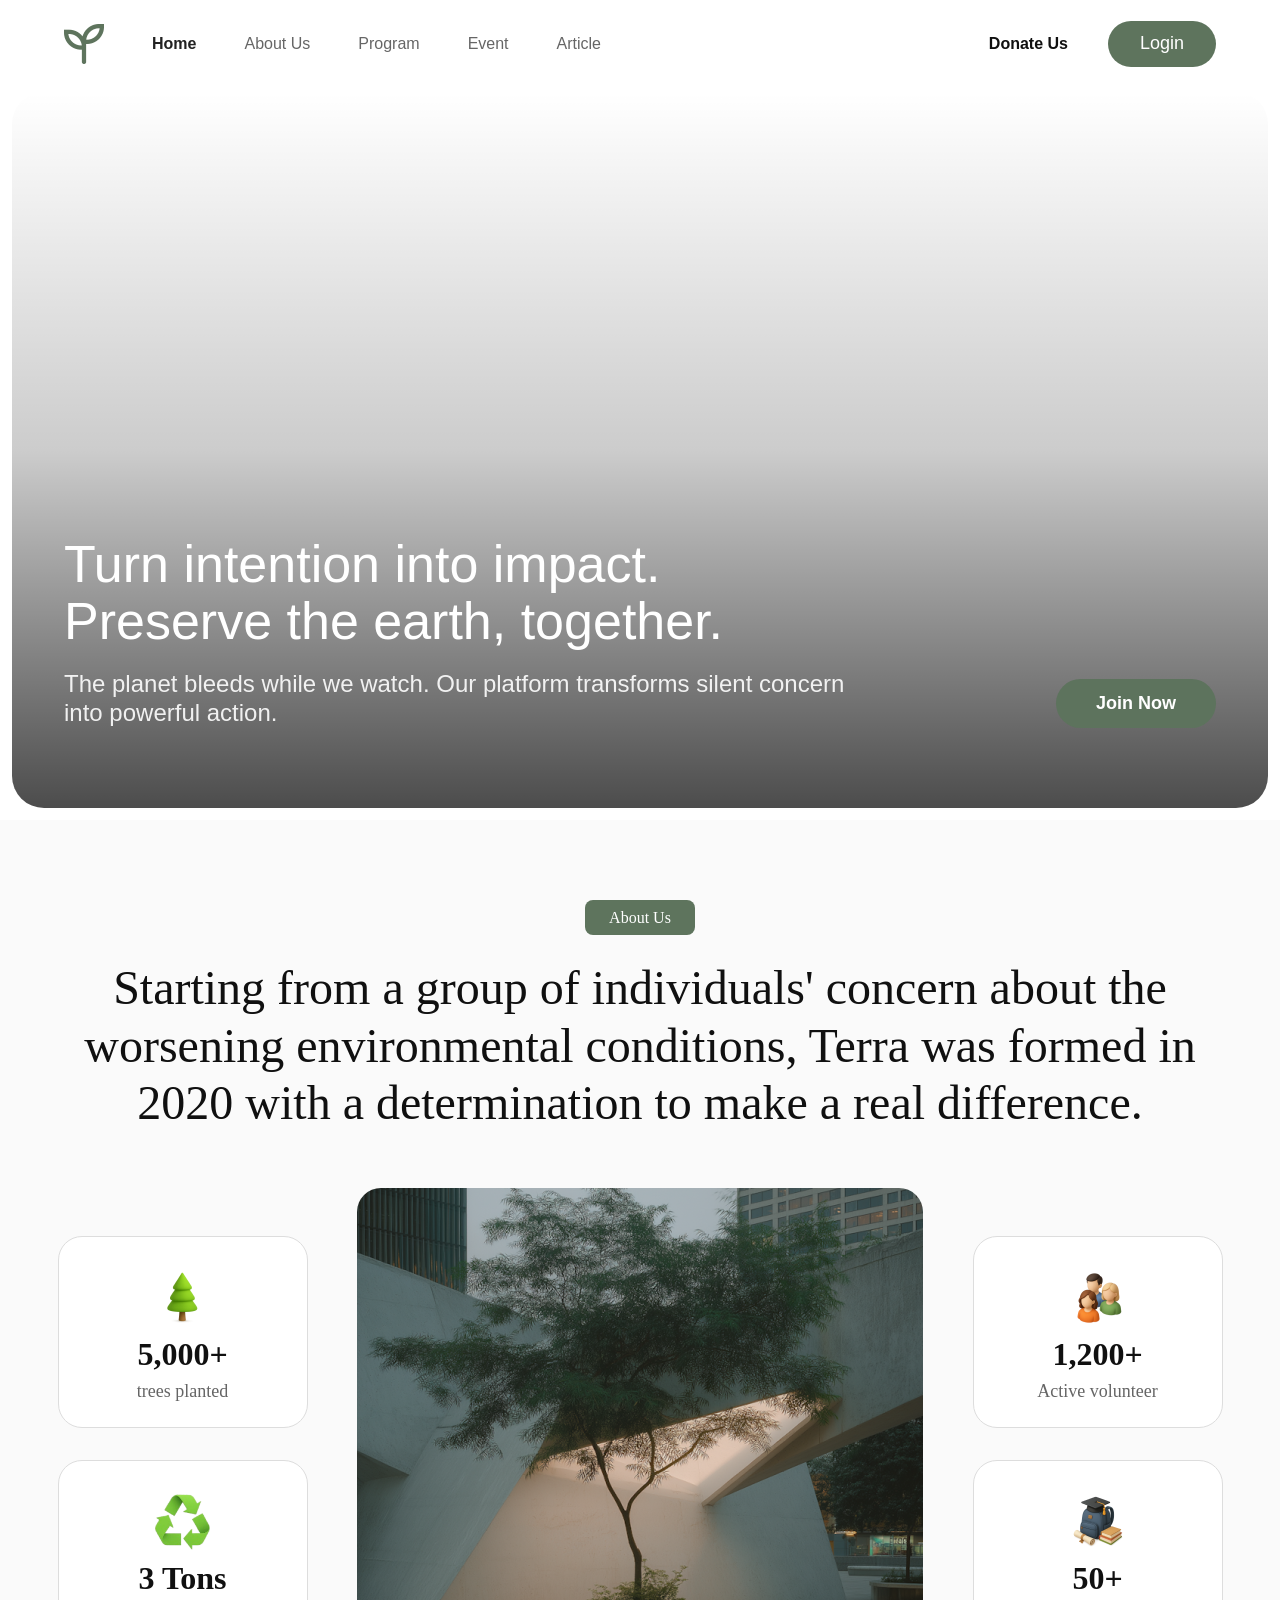
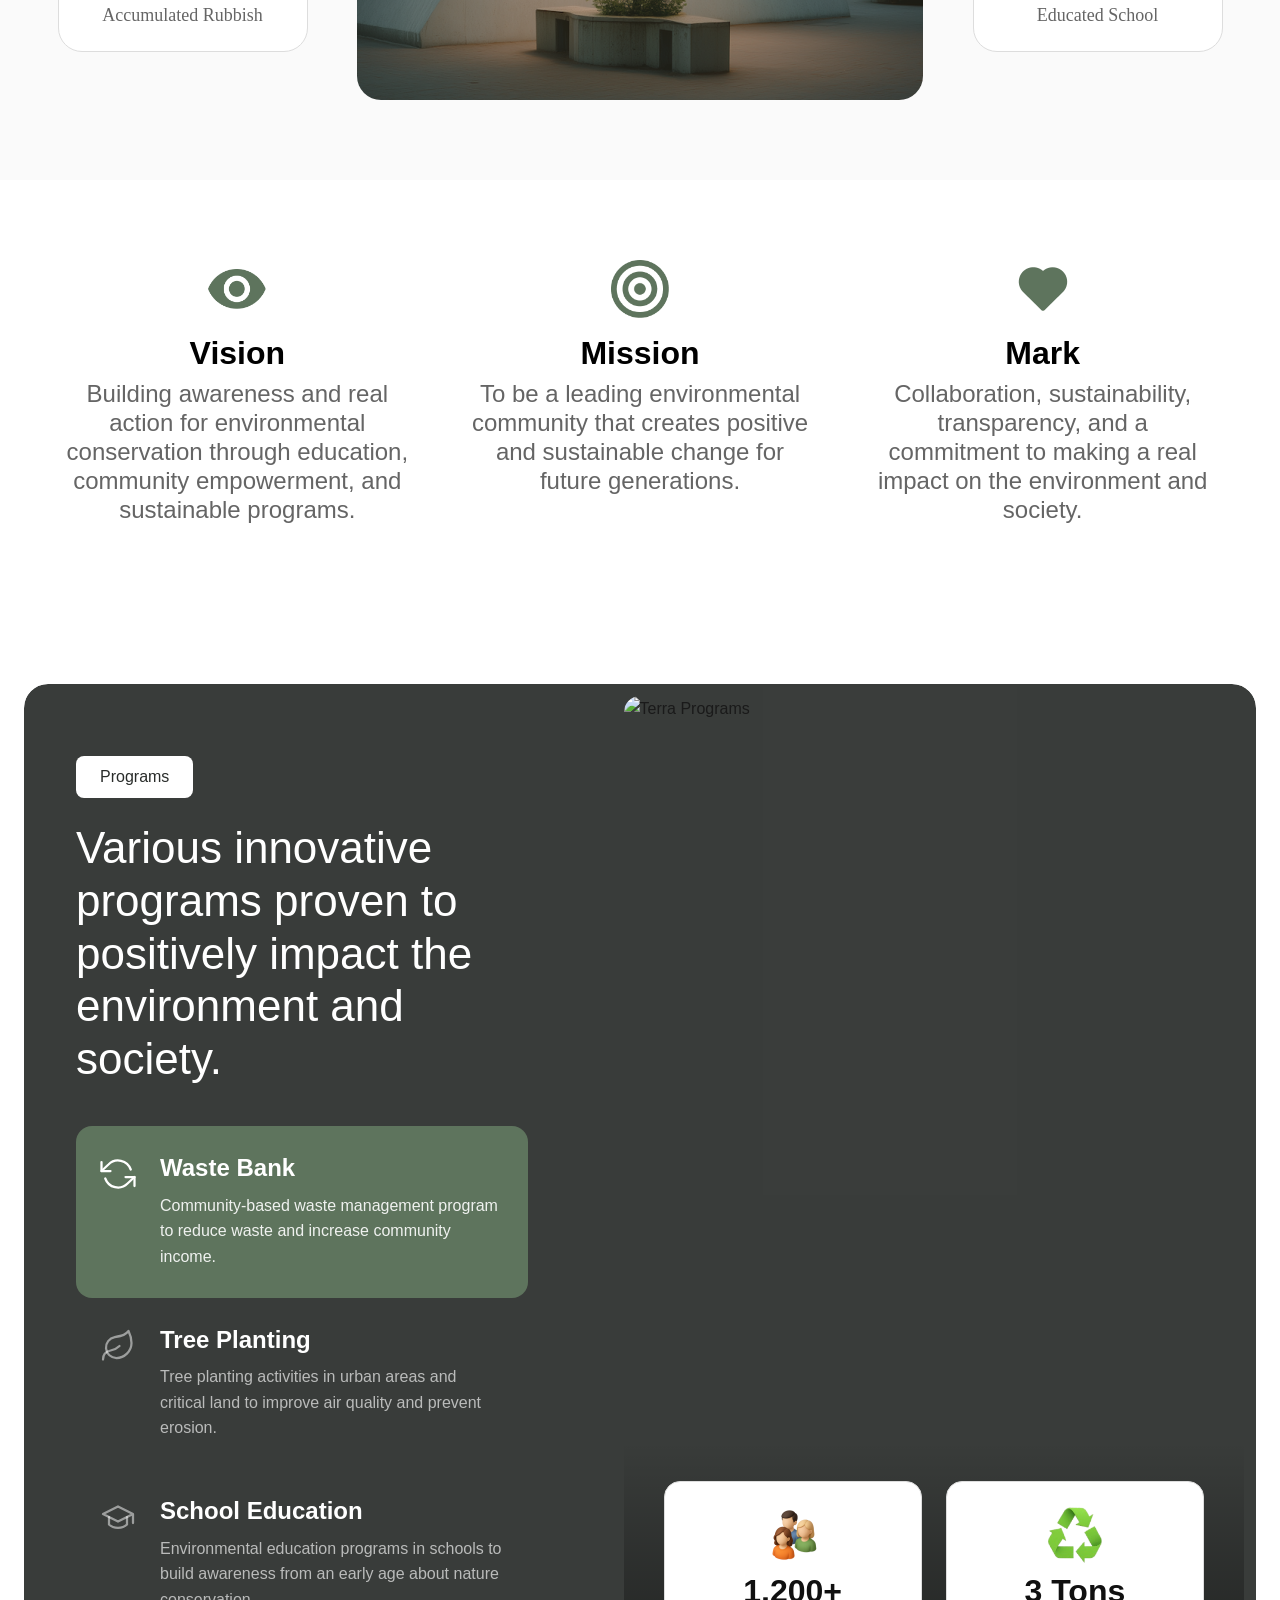
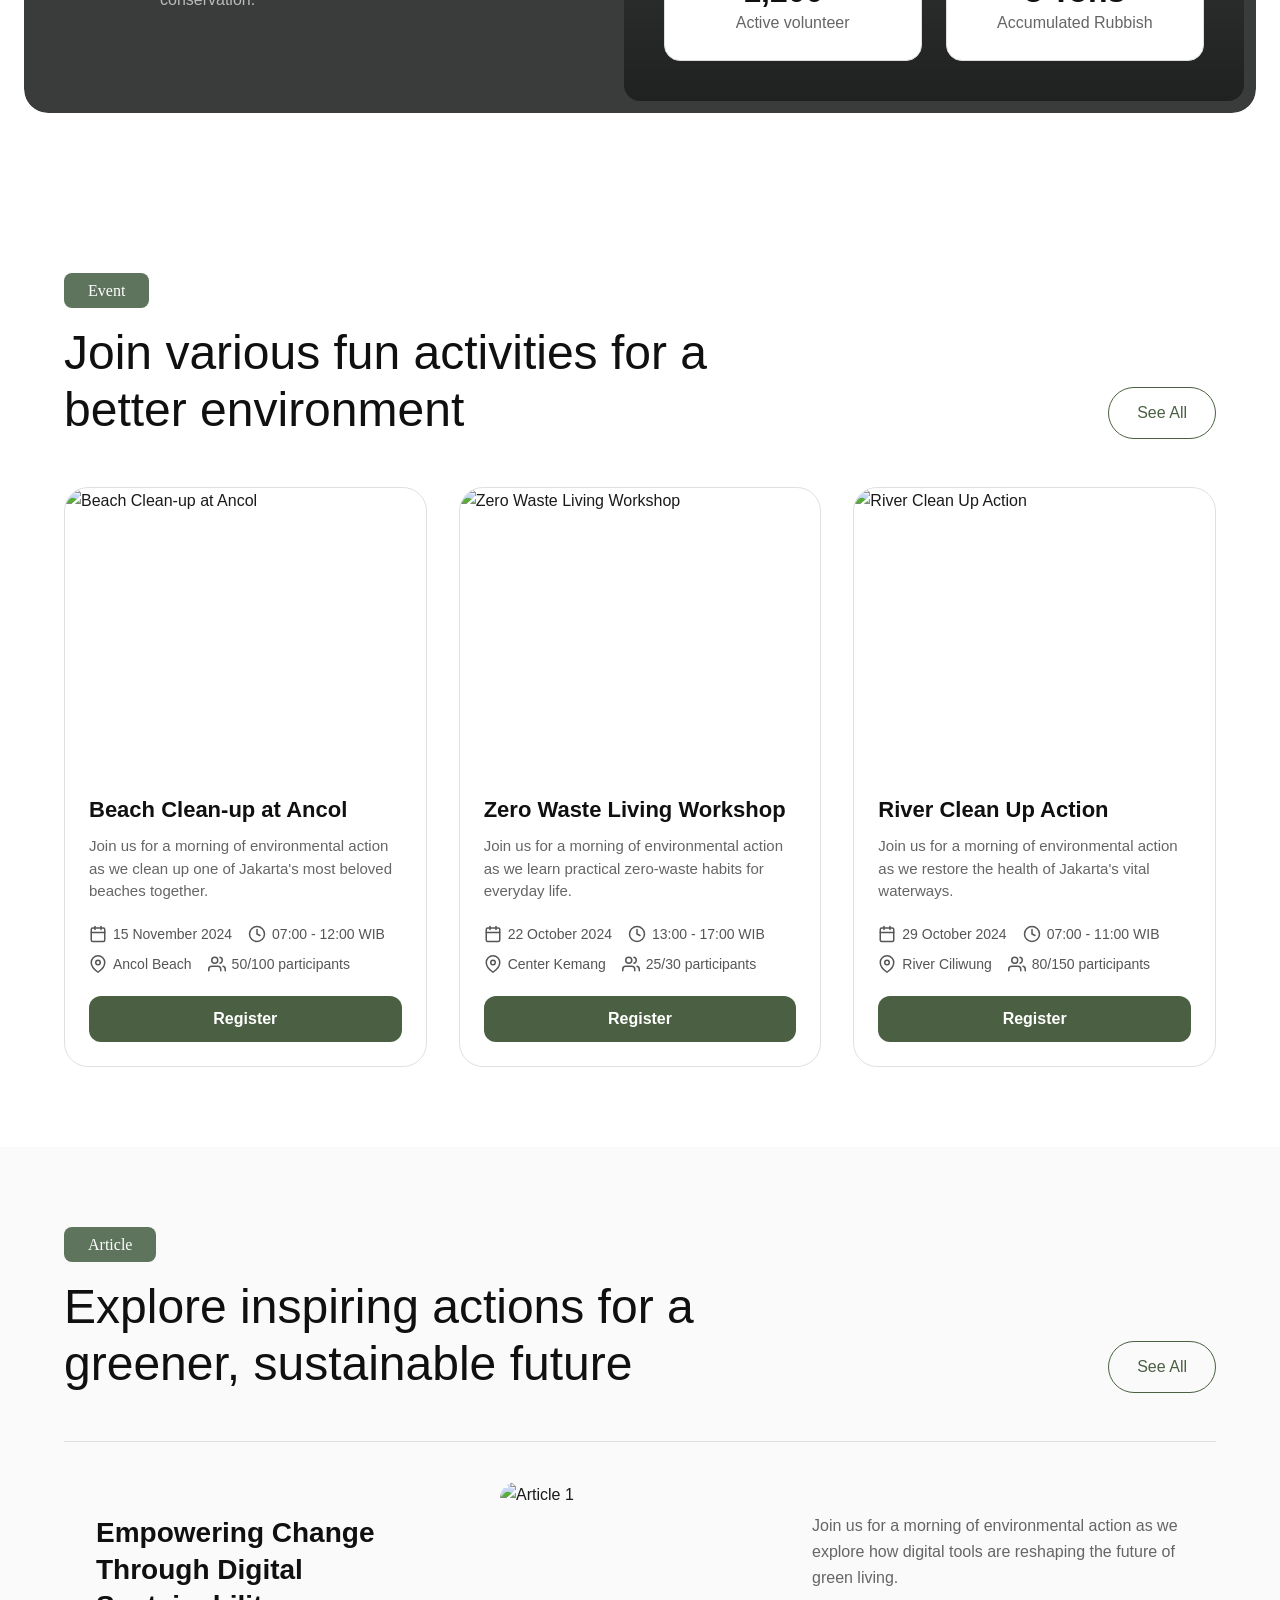
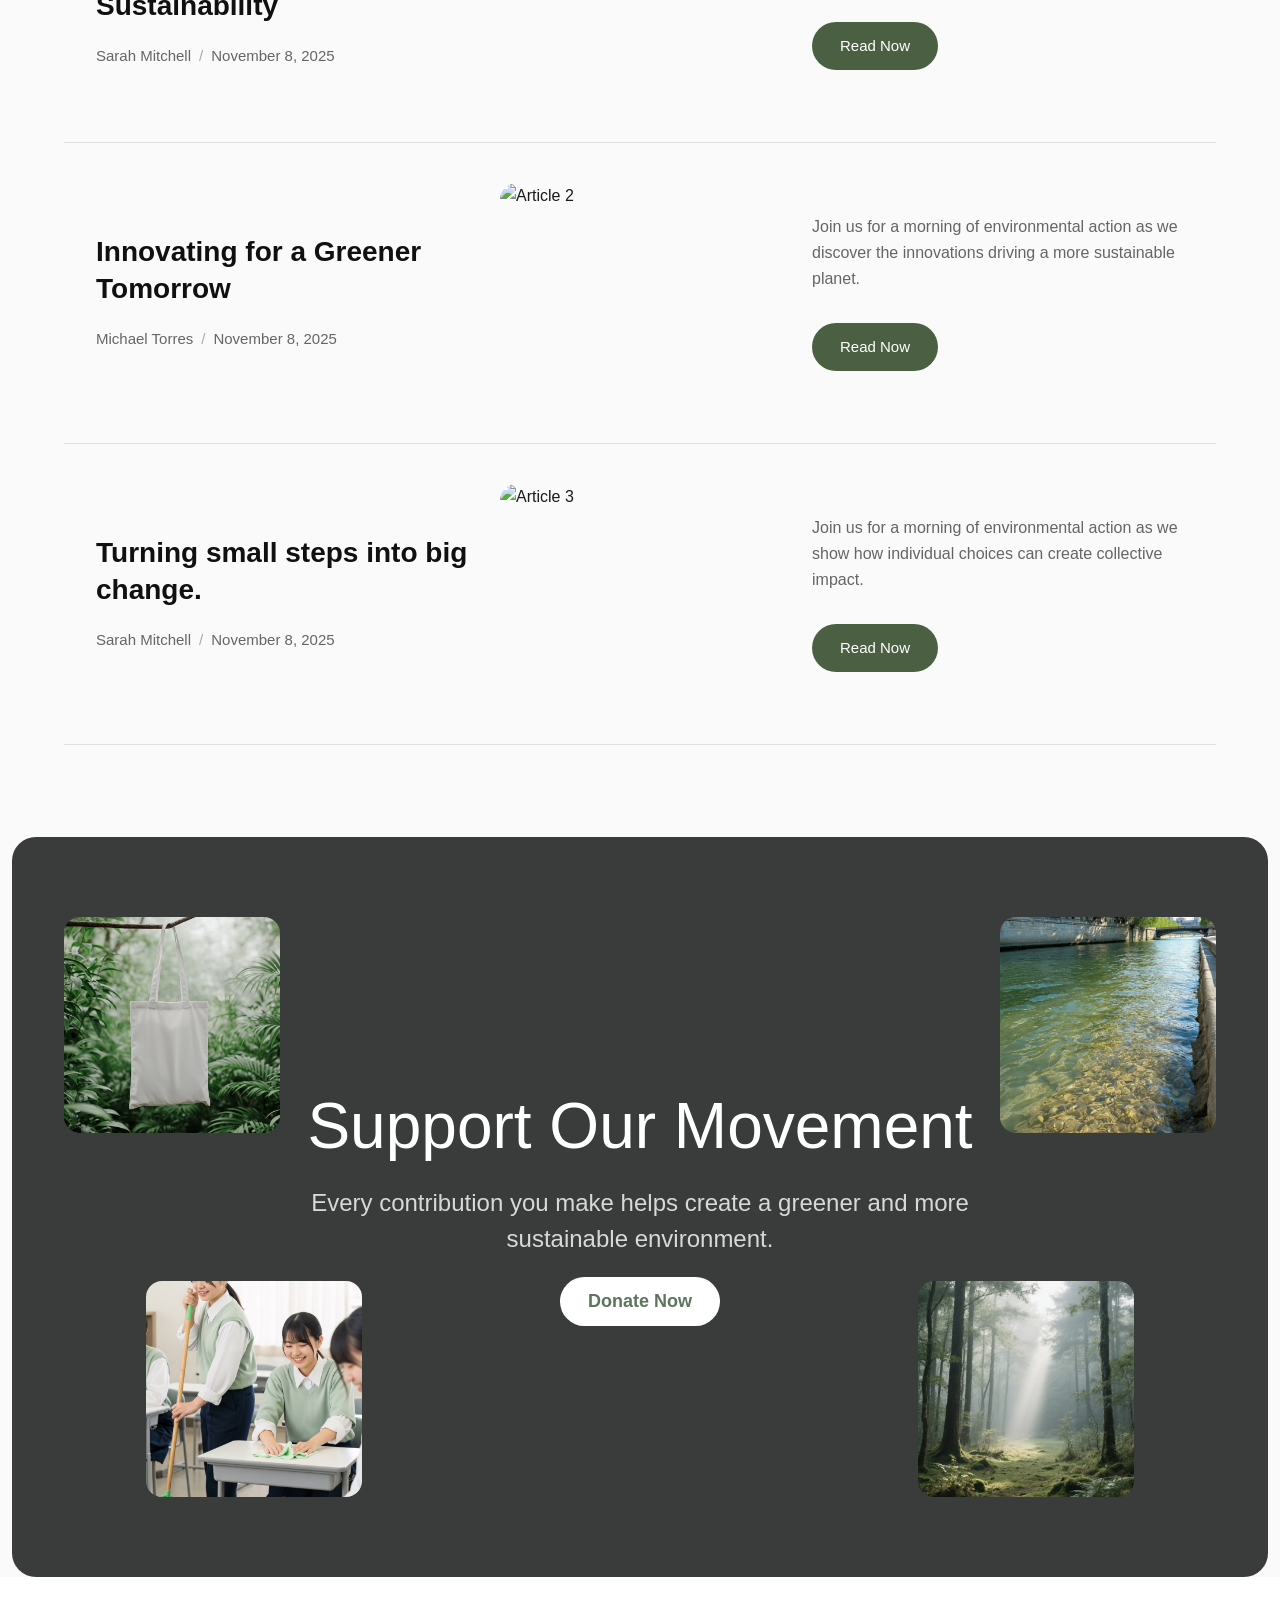
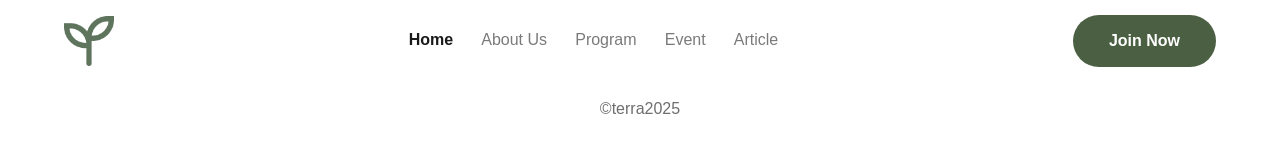
==== commit 9d13e8f4: "backup 2" ====
--- a/index.html
+++ b/index.html
@@ -7,6 +7,7 @@
   <link rel="icon" href="assets/logo.png" type="image/png" />
   <link rel="stylesheet" href="css/main.css" />
   <link rel="stylesheet" href="css/home.css" />
+  <link rel="stylesheet" href="css/pages.css" />
 </head>
 <body>
 
@@ -117,71 +118,103 @@
     </section>
 
     <!-- GOALS SECTION -->
-    <section class="goals-section">
-      <div class="goals-container">
-        <div class="goal-item">
-          <div class="goal-icon">
-            <!-- Eye icon -->
-            <svg viewBox="0 0 24 24"><path d="M1 12s4-8 11-8 11 8 11 8-4 8-11 8-11-8-11-8z"/><circle cx="12" cy="12" r="3"/></svg>
+    <section class="about-v2-goals section-padding">
+      <div class="container about-v2-goal-grid">
+
+        <article class="about-v2-goal-card">
+          <div class="about-v2-icon">
+            <img src="assets/eye.png" alt="Vision icon" />
           </div>
           <h3>Vision</h3>
           <p>Building awareness and real action for environmental conservation through education, community empowerment, and sustainable programs.</p>
-        </div>
-        <div class="goal-item">
-          <div class="goal-icon">
-            <!-- Target icon -->
-            <svg viewBox="0 0 24 24"><circle cx="12" cy="12" r="10"/><circle cx="12" cy="12" r="6"/><circle cx="12" cy="12" r="2"/></svg>
+        </article>
+
+        <article class="about-v2-goal-card">
+          <div class="about-v2-icon">
+            <img src="assets/mission.png" alt="Mission icon" />
           </div>
           <h3>Mission</h3>
           <p>To be a leading environmental community that creates positive and sustainable change for future generations.</p>
-        </div>
-        <div class="goal-item">
-          <div class="goal-icon">
-            <!-- Heart icon -->
-            <svg viewBox="0 0 24 24"><path d="M20.84 4.61a5.5 5.5 0 0 0-7.78 0L12 5.67l-1.06-1.06a5.5 5.5 0 0 0-7.78 7.78l1.06 1.06L12 21.23l7.78-7.78 1.06-1.06a5.5 5.5 0 0 0 0-7.78z"/></svg>
+        </article>
+
+        <article class="about-v2-goal-card">
+          <div class="about-v2-icon">
+            <img src="assets/love.png" alt="Mark icon" />
           </div>
           <h3>Mark</h3>
           <p>Collaboration, sustainability, transparency, and a commitment to making a real impact on the environment and society.</p>
-        </div>
+        </article>
+
       </div>
     </section>
 
     <!-- PROGRAMS SECTION -->
     <section class="programs-section">
-      <div class="programs-inner">
-        <div class="section-header-row">
-          <div class="section-title-group">
-            <span class="badge-pill">Programs</span>
-            <h2>Various innovative programs proven to<br />positively impact the environment and society.</h2>
-          </div>
-          <a href="pages/program.html" class="see-all-btn">See All</a>
-        </div>
-
-        <div class="programs-grid-new">
-          <div class="program-card-new">
-            <div class="program-icon-wrap">
-              <!-- Recycle icon -->
-              <svg viewBox="0 0 24 24"><polyline points="1 4 1 10 7 10"/><polyline points="23 20 23 14 17 14"/><path d="M20.49 9A9 9 0 0 0 5.64 5.64L1 10m22 4l-4.64 4.36A9 9 0 0 1 3.51 15"/></svg>
-            </div>
-            <h3>Waste Bank</h3>
-            <p>Community-based waste management program to reduce waste and increase community income.</p>
-          </div>
-          <div class="program-card-new">
-            <div class="program-icon-wrap">
-              <!-- Leaf icon -->
-              <svg viewBox="0 0 24 24"><path d="M11 20A7 7 0 0 1 9.8 6.1C15.5 5 17 4.48 19 2c1 2 2 4.18 2 8 0 5.5-4.78 10-10 10z"/><path d="M2 21c0-3 1.85-5.36 5.08-6C9.5 14.52 12 13 13 12"/></svg>
-            </div>
-            <h3>Tree Planting</h3>
-            <p>Tree planting activities in urban areas and critical land to improve air quality and prevent erosion.</p>
-          </div>
-          <div class="program-card-new">
-            <div class="program-icon-wrap">
-              <!-- GraduationCap icon -->
-              <svg viewBox="0 0 24 24"><path d="M22 10v6M2 10l10-5 10 5-10 5z"/><path d="M6 12v5c3 3 9 3 12 0v-5"/></svg>
-            </div>
-            <h3>School Education</h3>
-            <p>Environmental education programs in schools to build awareness from an early age about nature conservation.</p>
-          </div>
+      <div class="container">
+        <div class="prog-card">
+
+          <!-- Left: text content -->
+          <div class="prog-left">
+            <div class="prog-header">
+              <span class="prog-badge">Programs</span>
+              <h2>Various innovative programs proven to positively impact the environment and society.</h2>
+            </div>
+            <div class="prog-list">
+
+              <div class="prog-item prog-item-active">
+                <div class="prog-item-icon">
+                  <svg viewBox="0 0 24 24"><polyline points="1 4 1 10 7 10"/><polyline points="23 20 23 14 17 14"/><path d="M20.49 9A9 9 0 0 0 5.64 5.64L1 10m22 4l-4.64 4.36A9 9 0 0 1 3.51 15"/></svg>
+                </div>
+                <div class="prog-item-body">
+                  <h3>Waste Bank</h3>
+                  <p>Community-based waste management program to reduce waste and increase community income.</p>
+                </div>
+              </div>
+
+              <div class="prog-item">
+                <div class="prog-item-icon">
+                  <svg viewBox="0 0 24 24"><path d="M11 20A7 7 0 0 1 9.8 6.1C15.5 5 17 4.48 19 2c1 2 2 4.18 2 8 0 5.5-4.78 10-10 10z"/><path d="M2 21c0-3 1.85-5.36 5.08-6C9.5 14.52 12 13 13 12"/></svg>
+                </div>
+                <div class="prog-item-body">
+                  <h3>Tree Planting</h3>
+                  <p>Tree planting activities in urban areas and critical land to improve air quality and prevent erosion.</p>
+                </div>
+              </div>
+
+              <div class="prog-item">
+                <div class="prog-item-icon">
+                  <svg viewBox="0 0 24 24"><path d="M22 10v6M2 10l10-5 10 5-10 5z"/><path d="M6 12v5c3 3 9 3 12 0v-5"/></svg>
+                </div>
+                <div class="prog-item-body">
+                  <h3>School Education</h3>
+                  <p>Environmental education programs in schools to build awareness from an early age about nature conservation.</p>
+                </div>
+              </div>
+
+            </div>
+          </div>
+
+          <!-- Right: image + stats -->
+          <div class="prog-right">
+            <img src="https://images.unsplash.com/photo-1441974231531-c6227db76b6e?auto=format&fit=crop&q=80&w=800" alt="Terra Programs" class="prog-right-img" />
+            <div class="prog-stats-overlay">
+              <div class="prog-stat-card">
+                <img src="assets/volunteer.png" alt="" class="prog-stat-icon" />
+                <div class="prog-stat-info">
+                  <span class="prog-stat-num">1,200+</span>
+                  <span class="prog-stat-label">Active volunteer</span>
+                </div>
+              </div>
+              <div class="prog-stat-card">
+                <img src="assets/recycle.png" alt="" class="prog-stat-icon" />
+                <div class="prog-stat-info">
+                  <span class="prog-stat-num">3 Tons</span>
+                  <span class="prog-stat-label">Accumulated Rubbish</span>
+                </div>
+              </div>
+            </div>
+          </div>
+
         </div>
       </div>
     </section>
@@ -315,7 +348,7 @@
         <div class="section-header-row">
           <div class="section-title-group">
             <span class="badge-pill">Article</span>
-            <h2>Join various fun activities for a<br />better environment</h2>
+            <h2>Explore inspiring actions for a<br />greener, sustainable future</h2>
           </div>
           <a href="pages/article.html" class="see-all-btn">See All</a>
         </div>
@@ -379,12 +412,21 @@
     </section>
 
     <!-- CTA SECTION -->
-    <section class="cta-section">
+    <section class="about-v2-cta section-padding">
       <div class="container">
-        <div class="cta-box-new">
-          <h2>Support Our Movement</h2>
-          <p>Every contribution you make helps create a greener and more sustainable environment.</p>
-          <button class="primary cta-donate-btn">Donate Now</button>
+        <div class="about-v2-cta-inner">
+          <div class="about-v2-cta-grid">
+            <img src="assets/about-cta-1.png" alt="Forest activity" class="about-v2-cta-img about-v2-cta-img-top-left" />
+            <img src="assets/about-cta-2.png" alt="Tree planting" class="about-v2-cta-img about-v2-cta-img-top-right" />
+            <img src="assets/about-cta-3.png" alt="Eco movement" class="about-v2-cta-img about-v2-cta-img-bottom-left" />
+            <img src="assets/about-cta-4.png" alt="Sustainable future" class="about-v2-cta-img about-v2-cta-img-bottom-right" />
+          </div>
+          <div class="about-v2-cta-overlay"></div>
+          <div class="about-v2-cta-content">
+            <h2>Support Our Movement</h2>
+            <p>Every contribution you make helps create a greener and more sustainable environment.</p>
+            <a href="#" class="about-v2-btn about-v2-btn-white">Donate Now</a>
+          </div>
         </div>
       </div>
     </section>
@@ -392,70 +434,24 @@
   </div>
 
   <!-- ============ FOOTER ============ -->
-  <footer class="footer">
+  <footer class="footer footer-about-compact">
     <div class="container">
-      <div class="footer-top">
-        <div class="footer-brand">
-          <a href="index.html" class="logo">
-            <svg width="32" height="32" viewBox="0 0 40 40" fill="none" xmlns="http://www.w3.org/2000/svg">
-              <path d="M20 5C11.7157 5 5 11.7157 5 20C5 28.2843 11.7157 35 20 35C28.2843 35 35 28.2843 35 20C35 11.7157 28.2843 5 20 5Z" fill="#4B6043"/>
-              <path d="M20 10V30M10 20H30" stroke="white" stroke-width="2" stroke-linecap="round"/>
-            </svg>
-            <span class="brand-name">Terra</span>
-          </a>
-          <p class="brand-desc">Join us in our mission to preserve the earth and build a sustainable future for everyone.</p>
-          <div class="social-links">
-            <a href="#" aria-label="Facebook">
-              <svg viewBox="0 0 24 24"><path d="M18 2h-3a5 5 0 0 0-5 5v3H7v4h3v8h4v-8h3l1-4h-4V7a1 1 0 0 1 1-1h3z"/></svg>
-            </a>
-            <a href="#" aria-label="Twitter">
-              <svg viewBox="0 0 24 24"><path d="M23 3a10.9 10.9 0 0 1-3.14 1.53 4.48 4.48 0 0 0-7.86 3v1A10.66 10.66 0 0 1 3 4s-4 9 5 13a11.64 11.64 0 0 1-7 2c9 5 20 0 20-11.5a4.5 4.5 0 0 0-.08-.83A7.72 7.72 0 0 0 23 3z"/></svg>
-            </a>
-            <a href="#" aria-label="Instagram">
-              <svg viewBox="0 0 24 24"><rect x="2" y="2" width="20" height="20" rx="5" ry="5"/><path d="M16 11.37A4 4 0 1 1 12.63 8 4 4 0 0 1 16 11.37z"/><line x1="17.5" y1="6.5" x2="17.51" y2="6.5"/></svg>
-            </a>
-            <a href="#" aria-label="LinkedIn">
-              <svg viewBox="0 0 24 24"><path d="M16 8a6 6 0 0 1 6 6v7h-4v-7a2 2 0 0 0-2-2 2 2 0 0 0-2 2v7h-4v-7a6 6 0 0 1 6-6z"/><rect x="2" y="9" width="4" height="12"/><circle cx="4" cy="4" r="2"/></svg>
-            </a>
-          </div>
-        </div>
-
-        <div class="footer-links">
-          <h4>Quick Links</h4>
-          <ul>
-            <li><a href="index.html">Home</a></li>
-            <li><a href="pages/about.html">About Us</a></li>
-            <li><a href="pages/program.html">Program</a></li>
-            <li><a href="pages/event.html">Event</a></li>
-            <li><a href="pages/article.html">Article</a></li>
-          </ul>
-        </div>
-
-        <div class="footer-contact">
-          <h4>Contact Us</h4>
-          <ul>
-            <li>
-              <svg viewBox="0 0 24 24"><path d="M21 10c0 7-9 13-9 13s-9-6-9-13a9 9 0 0 1 18 0z"/><circle cx="12" cy="10" r="3"/></svg>
-              123 Eco Street, Green City
-            </li>
-            <li>
-              <svg viewBox="0 0 24 24"><path d="M22 16.92v3a2 2 0 0 1-2.18 2 19.79 19.79 0 0 1-8.63-3.07A19.5 19.5 0 0 1 4.69 13a19.79 19.79 0 0 1-3.07-8.67A2 2 0 0 1 3.6 2h3a2 2 0 0 1 2 1.72c.127.96.361 1.903.7 2.81a2 2 0 0 1-.45 2.11L8.09 9.91a16 16 0 0 0 6 6l1.27-1.27a2 2 0 0 1 2.11-.45c.907.339 1.85.573 2.81.7A2 2 0 0 1 22 16.92z"/></svg>
-              +123 456 7890
-            </li>
-            <li>
-              <svg viewBox="0 0 24 24"><path d="M4 4h16c1.1 0 2 .9 2 2v12c0 1.1-.9 2-2 2H4c-1.1 0-2-.9-2-2V6c0-1.1.9-2 2-2z"/><polyline points="22,6 12,13 2,6"/></svg>
-              hello@terra.org
-            </li>
-          </ul>
-        </div>
-      </div>
-      <div class="footer-bottom">
-        <p>&copy; 2025 Terra. All rights reserved.</p>
-        <div class="footer-legal">
-          <a href="#">Privacy Policy</a>
-          <a href="#">Terms of Service</a>
-        </div>
-      </div>
+      <div class="about-footer-row">
+        <a href="index.html" class="logo about-footer-brand" aria-label="Terra Home">
+          <img src="assets/logo.png" alt="Terra Logo" class="logo-img" />
+        </a>
+
+        <div class="about-footer-links">
+          <a href="index.html" class="active">Home</a>
+          <a href="pages/about.html">About Us</a>
+          <a href="pages/program.html">Program</a>
+          <a href="pages/event.html">Event</a>
+          <a href="pages/article.html">Article</a>
+        </div>
+
+        <a href="#" class="about-footer-join">Join Now</a>
+      </div>
+      <p class="about-footer-copy">&copy;terra2025</p>
     </div>
   </footer>
 
--- a/css/main.css
+++ b/css/main.css
@@ -503,6 +503,113 @@
   }
 }
 
+/* ===================== COMPACT FOOTER ===================== */
+.footer-about-compact {
+  margin-top: 0;
+  padding: 28px 0 30px;
+  background: #ffffff;
+  border-top: none;
+}
+
+.footer-about-compact .container {
+  max-width: 1440px;
+  padding-left: 64px;
+  padding-right: 64px;
+}
+
+.about-footer-row {
+  min-height: 72px;
+  display: flex;
+  align-items: center;
+  justify-content: space-between;
+  gap: 28px;
+}
+
+.about-footer-brand .logo-img {
+  height: 50px;
+  width: auto;
+}
+
+.about-footer-links {
+  display: flex;
+  align-items: center;
+  justify-content: center;
+  gap: clamp(12px, 2.2vw, 34px);
+  flex: 1;
+}
+
+.about-footer-links a {
+  color: #7a7a7a;
+  font-size: 16px;
+  font-weight: 400;
+  line-height: 1.3;
+}
+
+.about-footer-links a.active {
+  color: #1a1a1a;
+  font-weight: 700;
+}
+
+.about-footer-join {
+  display: inline-flex;
+  align-items: center;
+  justify-content: center;
+  padding: 18px 36px;
+  border-radius: 999px;
+  background: #4b6043;
+  color: #ffffff;
+  font-size: 16px;
+  font-weight: 700;
+  line-height: 1;
+}
+
+.about-footer-join:hover {
+  background: #3f5239;
+}
+
+.about-footer-copy {
+  margin-top: 22px;
+  text-align: center;
+  color: #6e6e6e;
+  font-size: 16px;
+  line-height: 1.2;
+  font-weight: 400;
+}
+
+@media (max-width: 900px) {
+  .footer-about-compact .container {
+    padding-left: 24px;
+    padding-right: 24px;
+  }
+
+  .about-footer-row {
+    min-height: auto;
+    flex-direction: column;
+    align-items: stretch;
+    gap: 16px;
+  }
+
+  .about-footer-brand {
+    justify-content: center;
+  }
+
+  .about-footer-links {
+    flex-wrap: wrap;
+    gap: 14px 18px;
+  }
+
+  .about-footer-join {
+    align-self: center;
+    font-size: 16px;
+    padding: 12px 26px;
+  }
+
+  .about-footer-copy {
+    margin-top: 16px;
+    font-size: 15px;
+  }
+}
+
 /* ===================== SHARED ===================== */
 .badge-pill {
   display: flex;
@@ -562,8 +669,8 @@
 
 .section-title-group h2 {
   font-family: 'Satoshi', sans-serif;
-  font-weight: 700;
-  font-size: 40px;
+  font-weight: 400;
+  font-size: 48px;
   line-height: 1.2;
   color: #101010;
   margin: 0;
--- a/css/home.css
+++ b/css/home.css
@@ -17,7 +17,7 @@
 .hero-inner {
   position: relative;
   max-width: 1416px;
-  height: 796px;
+  height: 716px;
   margin: 0 auto;
   border-radius: 32px;
   overflow: hidden;
@@ -27,7 +27,7 @@
   display: flex;
   flex-direction: column;
   justify-content: flex-end;
-  padding: 52px 80px;
+  padding: 80px 52px;
 }
 
 .hero-bottom-content {
@@ -272,73 +272,188 @@
 
 /* PROGRAMS SECTION */
 .programs-section {
-  background: var(--light-green);
-  padding: 80px 64px;
-}
-
-.programs-inner {
-  max-width: 1312px;
-  margin: 0 auto;
-}
-
-.programs-grid-new {
-  display: grid;
-  grid-template-columns: repeat(3, 1fr);
-  gap: 32px;
-}
-
-.program-card-new {
-  background: #FFFFFF;
-  border: 1px solid #E0E0E0;
+  background: #fff;
+  padding: 80px 0;
+}
+
+.prog-card {
+  background: url('assets/about-cta-bg.png') center / cover no-repeat;
   border-radius: 24px;
-  padding: 40px 32px;
-  display: flex;
-  flex-direction: column;
-  gap: 16px;
+  display: flex;
+  align-items: stretch;
+  overflow: hidden;
+  padding: 12px;
+  gap: 56px;
+  position: relative;
+}
+
+.prog-card::before {
+  content: '';
+  position: absolute;
+  inset: 0;
+  background: rgba(41, 44, 42, 0.92);
+  border-radius: 24px;
+  z-index: 0;
+}
+
+/* LEFT PANEL */
+.prog-left {
+  flex: 0 0 44%;
+  padding: 60px 40px;
+  display: flex;
+  flex-direction: column;
+  gap: 40px;
+  position: relative;
+  z-index: 1;
+}
+
+.prog-header {
+  display: flex;
+  flex-direction: column;
+  gap: 24px;
+}
+
+.prog-badge {
+  display: inline-flex;
+  align-items: center;
+  background: #fff;
+  color: #292c2a;
+  font-size: 16px;
+  font-weight: 400;
+  padding: 8px 24px;
+  border-radius: 8px;
+  width: fit-content;
+}
+
+.prog-left h2 {
+  font-size: 44px;
+  font-weight: 400;
+  line-height: 1.2;
+  color: #fff;
+  margin: 0;
+}
+
+.prog-list {
+  display: flex;
+  flex-direction: column;
+}
+
+.prog-item {
+  display: flex;
+  gap: 24px;
+  align-items: flex-start;
+  padding: 28px 24px;
+  border-radius: 16px;
   transition: var(--transition);
 }
 
-.program-card-new:hover {
-  transform: translateY(-6px);
-  border-color: #4B6043;
-  box-shadow: 0 8px 24px rgba(75, 96, 67, 0.1);
-}
-
-.program-icon-wrap {
-  width: 64px;
-  height: 64px;
-  background: var(--light-green);
-  border-radius: 16px;
+.prog-item-active {
+  background: #5e745d;
+}
+
+.prog-item-icon {
+  flex-shrink: 0;
+  width: 36px;
+  height: 36px;
   display: flex;
   align-items: center;
   justify-content: center;
-}
-
-.program-icon-wrap svg {
-  width: 40px;
-  height: 40px;
-  stroke: #4B6043;
+  margin-top: 2px;
+}
+
+.prog-item-icon svg {
+  width: 36px;
+  height: 36px;
+  stroke: rgba(255, 255, 255, 0.5);
   fill: none;
-  stroke-width: 2;
+  stroke-width: 1.5;
   stroke-linecap: round;
   stroke-linejoin: round;
 }
 
-.program-card-new h3 {
-  font-family: 'Satoshi', sans-serif;
+.prog-item-active .prog-item-icon svg {
+  stroke: #fff;
+}
+
+.prog-item-body h3 {
+  font-size: 24px;
   font-weight: 700;
-  font-size: 24px;
+  color: #fff;
+  margin: 0 0 10px;
+  line-height: 1.2;
+}
+
+.prog-item-body p {
+  font-size: 16px;
+  color: rgba(255, 255, 255, 0.65);
+  line-height: 1.6;
+  margin: 0;
+}
+
+.prog-item-active .prog-item-body p {
+  color: rgba(255, 255, 255, 0.9);
+}
+
+/* RIGHT PANEL */
+.prog-right {
+  flex: 1;
+  position: relative;
+  border-radius: 16px;
+  overflow: hidden;
+  z-index: 1;
+}
+
+.prog-right-img {
+  width: 100%;
+  height: 100%;
+  object-fit: cover;
+  display: block;
+}
+
+.prog-stats-overlay {
+  position: absolute;
+  bottom: 0;
+  left: 0;
+  right: 0;
+  padding: 40px;
+  background: linear-gradient(to top, rgba(0, 0, 0, 0.45), transparent);
+  display: flex;
+  gap: 24px;
+  align-items: center;
+}
+
+.prog-stat-card {
+  flex: 1;
+  background: #fff;
+  border: 1px solid #ddd;
+  border-radius: 16px;
+  padding: 24px 32px;
+  display: flex;
+  flex-direction: column;
+  align-items: center;
+  gap: 8px;
+}
+
+.prog-stat-icon {
+  width: 58px;
+  height: 58px;
+  object-fit: contain;
+}
+
+.prog-stat-num {
+  display: block;
+  font-size: 32px;
+  font-weight: 700;
   color: #101010;
-  margin: 0;
-}
-
-.program-card-new p {
-  font-family: 'Satoshi', sans-serif;
-  font-weight: 400;
+  text-align: center;
+  line-height: 1.2;
+}
+
+.prog-stat-label {
+  display: block;
   font-size: 16px;
   color: #656565;
-  line-height: 1.6;
-  margin: 0;
+  text-align: center;
 }
 
 /* EVENT SECTION */
@@ -619,6 +734,8 @@
   .programs-grid-new, .event-cards-grid { grid-template-columns: repeat(2, 1fr); }
   .article-row { grid-template-columns: 1fr; gap: 20px; }
   .article-row-img { width: 100%; height: 220px; }
+  .prog-left { flex: 0 0 48%; }
+  .prog-left h2 { font-size: 36px; }
 }
 
 @media (max-width: 992px) {
@@ -631,6 +748,14 @@
 @media (max-width: 768px) {
   .goals-section, .programs-section, .event-section, .article-section { padding: 60px 24px; }
   .programs-grid-new, .event-cards-grid { grid-template-columns: 1fr; }
+  .prog-card { flex-direction: column; gap: 0; padding: 0; min-height: auto; }
+  .prog-left { flex: none; padding: 40px 24px; gap: 32px; }
+  .prog-left h2 { font-size: 28px; }
+  .prog-right { min-height: 340px; border-radius: 0 0 24px 24px; }
+  .prog-stats-overlay { padding: 24px; gap: 16px; }
+  .prog-stat-card { padding: 16px 20px; }
+  .prog-stat-num { font-size: 24px; }
+  .prog-stat-icon { width: 44px; height: 44px; }
   .cta-box-new { padding: 60px 24px; }
   .cta-box-new h2 { font-size: 32px; }
   .section-title-group h2 { font-size: 28px; }
--- a/css/pages.css
+++ b/css/pages.css
@@ -0,0 +1,2110 @@
+/* ===================== ABOUT PAGE ===================== */
+.about-v2-page {
+  padding-top: 74px;
+}
+
+.navbar-figma {
+  background: #ffffff;
+  border-bottom: none;
+  padding: 20px 0;
+}
+
+.navbar-figma.scrolled {
+  padding: 20px 0;
+  box-shadow: none;
+}
+
+.navbar-figma .container {
+  max-width: 1440px;
+  padding-left: 64px;
+  padding-right: 64px;
+}
+
+.navbar-figma .nav-content {
+  gap: 24px;
+}
+
+.navbar-figma .nav-main-group {
+  display: flex;
+  align-items: center;
+  gap: 24px;
+}
+
+.navbar-figma .logo-icon {
+  width: 40px;
+  height: 40px;
+  object-fit: contain;
+}
+
+.navbar-figma .nav-links {
+  margin-left: 0;
+  flex: 0 0 auto;
+  gap: 0;
+}
+
+.navbar-figma .nav-links a {
+  display: inline-flex;
+  align-items: center;
+  justify-content: center;
+  padding: 12px 24px;
+  font-size: 16px;
+  line-height: 1.5;
+  font-weight: 400;
+  color: #666666;
+}
+
+.navbar-figma .nav-links a.active {
+  color: #222222;
+  font-weight: 700;
+}
+
+.navbar-figma .nav-actions {
+  gap: 16px;
+}
+
+.navbar-figma .donate-text {
+  display: inline-flex;
+  align-items: center;
+  justify-content: center;
+  padding: 12px 24px;
+  border-radius: 100px;
+  font-size: 16px;
+  line-height: 1.5;
+  font-weight: 700;
+  color: #101010;
+}
+
+.navbar-figma .login-btn {
+  background-color: #5e745d !important;
+  color: #ffffff !important;
+  padding: 12px 32px !important;
+  border-radius: 100px !important;
+  font-size: 18px !important;
+  line-height: 1.2 !important;
+  font-weight: 500 !important;
+}
+
+@media (max-width: 992px) {
+  .navbar-figma {
+    padding: 14px 0;
+  }
+
+  .navbar-figma .container {
+    padding-left: 24px;
+    padding-right: 24px;
+  }
+
+  .navbar-figma .logo-icon {
+    width: 34px;
+    height: 34px;
+  }
+}
+
+.about-v2-hero {
+  background: #ffffff;
+  text-align: center;
+}
+
+.about-v2-hero .container {
+  max-width: 1440px;
+  padding-left: 64px;
+  padding-right: 64px;
+}
+
+.about-v2-chip {
+  display: inline-flex;
+  align-items: center;
+  justify-content: center;
+  padding: 8px 24px;
+  border-radius: 8px;
+  background: #5e745d;
+  color: #fff;
+  font-size: 16px;
+  line-height: 1.2;
+  margin-bottom: 20px;
+}
+
+.about-v2-title {
+  font-size: clamp(34px, 5.2vw, 64px);
+  line-height: 1.2;
+  font-weight: 500;
+  color: #101010;
+  margin-bottom: 10px;
+}
+
+.about-v2-subtitle {
+  font-size: clamp(18px, 2.5vw, 24px);
+  color: #666;
+  line-height: 1.2;
+  margin-bottom: 28px;
+}
+
+.about-v2-hero-actions {
+  display: flex;
+  justify-content: center;
+  gap: 16px;
+  margin-bottom: 56px;
+}
+
+.about-v2-btn {
+  display: inline-flex;
+  align-items: center;
+  justify-content: center;
+  border-radius: 100px;
+  padding: 12px 28px;
+  font-size: 16px;
+  font-weight: 700;
+  line-height: 1.4;
+}
+
+.about-v2-btn-light {
+  background: #f5f5f5;
+  color: #101010;
+}
+
+.about-v2-btn-green {
+  background: #5e745d;
+  color: #fff;
+}
+
+.about-v2-btn-white {
+  background: #fff;
+  color: #5e745d;
+  font-size: 18px;
+}
+
+.about-v2-hero-gallery {
+  position: relative;
+  width: 100%;
+  max-width: 1312px;
+  height: 416px;
+  margin: 0 auto;
+}
+
+.about-v2-hero-side img,
+.about-v2-hero-center img {
+  width: 100%;
+  display: block;
+  object-fit: cover;
+  border-radius: 24px;
+}
+
+.about-v2-hero-side img {
+  height: 100%;
+}
+
+.about-v2-hero-center img {
+  height: 100%;
+  box-shadow: 0 4px 16px rgba(255, 255, 255, 0.25);
+}
+
+.about-v2-hero-gallery .about-v2-hero-side:first-child,
+.about-v2-hero-gallery .about-v2-hero-side:last-child {
+  position: absolute;
+  top: 18px;
+  width: 445px;
+  height: 380px;
+  z-index: 1;
+}
+
+.about-v2-hero-gallery .about-v2-hero-side:first-child {
+  left: 0;
+}
+
+.about-v2-hero-gallery .about-v2-hero-side:last-child {
+  right: 0;
+}
+
+.about-v2-hero-center {
+  position: absolute;
+  top: 0;
+  left: 50%;
+  width: 520px;
+  height: 416px;
+  transform: translateX(-50%);
+  z-index: 2;
+}
+
+.about-v2-journey {
+  background: #fafafa;
+}
+
+.about-v2-heading {
+  margin-top: 0;
+  margin-bottom: 56px;
+  max-width: 850px;
+  font-size: clamp(30px, 4.8vw, 48px);
+  line-height: 1.2;
+  font-weight: 400;
+  color: #101010;
+}
+
+.about-v2-journey-content {
+  display: grid;
+  grid-template-columns: 1fr 1fr;
+  gap: 56px;
+  align-items: center;
+}
+
+.about-v2-journey-image img {
+  width: 100%;
+  min-height: 500px;
+  object-fit: cover;
+  border-radius: 24px;
+}
+
+.about-v2-journey-text {
+  display: flex;
+  flex-direction: column;
+  gap: 20px;
+  font-size: clamp(18px, 2.2vw, 24px);
+  color: #666;
+  line-height: 1.35;
+}
+
+.about-v2-goals {
+  background: #fff;
+}
+
+.about-v2-goal-grid {
+  max-width: 1440px;
+  padding-left: 64px;
+  padding-right: 64px;
+  box-sizing: border-box;
+  display: grid;
+  grid-template-columns: repeat(3, minmax(320px, 400px));
+  justify-content: space-between;
+  gap: 56px;
+}
+
+.about-v2-goal-card {
+  display: flex;
+  flex-direction: column;
+  align-items: center;
+  text-align: center;
+}
+
+.about-v2-icon {
+  display: flex;
+  align-items: center;
+  justify-content: center;
+  margin: 0 auto 16px;
+  width: 58px;
+  height: 58px;
+}
+
+.about-v2-icon img {
+  width: 58px;
+  height: 58px;
+  object-fit: contain;
+}
+
+.about-v2-goal-card h3 {
+  font-size: 32px;
+  color: #000;
+  line-height: 1.2;
+  margin-bottom: 8px;
+}
+
+.about-v2-goal-card p {
+  font-size: 24px;
+  color: #656565;
+  line-height: 1.2;
+}
+
+.about-v2-cta {
+  background: #fafafa;
+  padding: 12px 0 0;
+}
+
+.about-v2-cta .container {
+  max-width: 1440px;
+  padding-left: 12px;
+  padding-right: 12px;
+}
+
+.about-v2-cta-inner {
+  position: relative;
+  border-radius: 24px;
+  overflow: hidden;
+  background: #d9d9d9 url("../assets/about-cta-bg.png") center/cover no-repeat;
+  min-height: 740px;
+}
+
+.about-v2-cta-grid {
+  position: absolute;
+  inset: 0;
+  padding: 80px 52px;
+}
+
+.about-v2-cta-img {
+  position: absolute;
+  width: 216px;
+  height: 216px;
+  border-radius: 16px;
+  object-fit: cover;
+  z-index: 1;
+}
+
+.about-v2-cta-img-top-left {
+  top: 80px;
+  left: 52px;
+}
+
+.about-v2-cta-img-top-right {
+  top: 80px;
+  right: 52px;
+}
+
+.about-v2-cta-img-bottom-left {
+  left: 134px;
+  bottom: 80px;
+}
+
+.about-v2-cta-img-bottom-right {
+  right: 134px;
+  bottom: 80px;
+}
+
+.about-v2-cta-overlay {
+  position: absolute;
+  inset: 0;
+  background: rgba(41, 44, 42, 0.9);
+}
+
+.about-v2-cta-content {
+  position: relative;
+  z-index: 1;
+  min-height: 740px;
+  display: flex;
+  flex-direction: column;
+  justify-content: center;
+  align-items: center;
+  text-align: center;
+  gap: 20px;
+  padding: 80px 24px;
+}
+
+.about-v2-cta-content h2 {
+  color: #fff;
+  font-size: clamp(34px, 5vw, 64px);
+  line-height: 1.2;
+  font-weight: 500;
+  margin-bottom: 0;
+  max-width: 684px;
+}
+
+.about-v2-cta-content p {
+  color: rgba(255, 255, 255, 0.8);
+  font-size: clamp(18px, 2.2vw, 24px);
+  line-height: 1.5;
+  margin-bottom: 0;
+  max-width: 667px;
+}
+
+@media (max-width: 1100px) {
+  .about-v2-hero-gallery {
+    position: static;
+    max-width: 640px;
+    height: auto;
+    display: flex;
+    flex-direction: column;
+    gap: 20px;
+  }
+
+  .about-v2-hero-gallery .about-v2-hero-side:first-child,
+  .about-v2-hero-gallery .about-v2-hero-side:last-child,
+  .about-v2-hero-center {
+    position: static;
+    width: 100%;
+    height: auto;
+    transform: none;
+  }
+
+  .about-v2-hero-side img,
+  .about-v2-hero-center img {
+    height: 320px;
+  }
+
+  .about-v2-journey-content {
+    grid-template-columns: 1fr;
+  }
+
+  .about-v2-goal-grid {
+    grid-template-columns: 1fr;
+    justify-content: center;
+    gap: 36px;
+    padding-left: 24px;
+    padding-right: 24px;
+  }
+
+  .about-v2-cta .container {
+    padding-left: 20px;
+    padding-right: 20px;
+  }
+
+  .about-v2-cta-inner,
+  .about-v2-cta-content {
+    min-height: 880px;
+  }
+
+  .about-v2-cta-grid {
+    padding: 40px 20px;
+  }
+
+  .about-v2-cta-img-top-left {
+    top: 40px;
+    left: 20px;
+  }
+
+  .about-v2-cta-img-top-right {
+    top: 40px;
+    right: 20px;
+  }
+
+  .about-v2-cta-img-bottom-left {
+    left: 100px;
+    bottom: 40px;
+  }
+
+  .about-v2-cta-img-bottom-right {
+    right: 100px;
+    bottom: 40px;
+  }
+}
+
+@media (max-width: 768px) {
+  .about-v2-page {
+    padding-top: 60px;
+  }
+
+  .about-v2-hero .container {
+    padding-left: 24px;
+    padding-right: 24px;
+  }
+
+  .about-v2-chip {
+    font-size: 14px;
+  }
+
+  .about-v2-hero-actions {
+    flex-direction: column;
+    margin-bottom: 36px;
+  }
+
+  .about-v2-btn {
+    width: 100%;
+    max-width: 280px;
+    margin: 0 auto;
+  }
+
+  .about-v2-heading {
+    margin-bottom: 32px;
+  }
+
+  .about-v2-journey-image img {
+    min-height: 360px;
+  }
+
+  .about-v2-cta .container {
+    padding-left: 12px;
+    padding-right: 12px;
+  }
+
+  .about-v2-cta-inner,
+  .about-v2-cta-content {
+    min-height: auto;
+  }
+
+  .about-v2-cta-grid {
+    position: static;
+    display: grid;
+    grid-template-columns: 1fr 1fr;
+    gap: 20px;
+    padding: 24px 24px 0;
+  }
+
+  .about-v2-cta-img {
+    position: static;
+    width: 100%;
+    height: 150px;
+  }
+
+  .about-v2-cta-content {
+    gap: 16px;
+    padding: 24px 24px 32px;
+  }
+
+  .about-v2-goal-card p {
+    font-size: 20px;
+  }
+}
+
+/* ===================== ABOUT PAGE FOOTER ===================== */
+.footer-about-compact {
+  margin-top: 0;
+  padding: 28px 0 30px;
+  background: #ffffff;
+  border-top: none;
+}
+
+.footer-about-compact .container {
+  max-width: 1440px;
+  padding-left: 64px;
+  padding-right: 64px;
+}
+
+.about-footer-row {
+  min-height: 72px;
+  display: flex;
+  align-items: center;
+  justify-content: space-between;
+  gap: 28px;
+}
+
+.about-footer-brand .logo-img {
+  height: 50px;
+  width: auto;
+}
+
+.about-footer-links {
+  display: flex;
+  align-items: center;
+  justify-content: center;
+  gap: clamp(12px, 2.2vw, 34px);
+  flex: 1;
+}
+
+.about-footer-links a {
+  color: #7a7a7a;
+  font-size: 16px;
+  font-weight: 400;
+  line-height: 1.3;
+}
+
+.about-footer-links a.active {
+  color: #1a1a1a;
+  font-weight: 700;
+}
+
+.about-footer-join {
+  display: inline-flex;
+  align-items: center;
+  justify-content: center;
+  padding: 18px 36px;
+  border-radius: 999px;
+  background: #4b6043;
+  color: #ffffff;
+  font-size: 16px;
+  font-weight: 700;
+  line-height: 1;
+}
+
+.about-footer-join:hover {
+  background: #3f5239;
+}
+
+.about-footer-copy {
+  margin-top: 22px;
+  text-align: center;
+  color: #6e6e6e;
+  font-size: 16px;
+  line-height: 1.2;
+  font-weight: 400;
+}
+
+@media (max-width: 900px) {
+  .footer-about-compact .container {
+    padding-left: 24px;
+    padding-right: 24px;
+  }
+
+  .about-footer-row {
+    min-height: auto;
+    flex-direction: column;
+    align-items: stretch;
+    gap: 16px;
+  }
+
+  .about-footer-brand {
+    justify-content: center;
+  }
+
+  .about-footer-links {
+    flex-wrap: wrap;
+    gap: 14px 18px;
+  }
+
+  .about-footer-join {
+    align-self: center;
+    font-size: 16px;
+    padding: 12px 26px;
+  }
+
+  .about-footer-copy {
+    margin-top: 16px;
+    font-size: 15px;
+  }
+}
+
+/* ===================== PROGRAM PAGE ===================== */
+.program-hero-section {
+  padding: 120px 0 60px;
+  background: #FFFFFF;
+}
+
+.program-hero-content {
+  text-align: center;
+  max-width: 900px;
+  margin: 0 auto 56px;
+  display: flex;
+  flex-direction: column;
+  align-items: center;
+  gap: 24px;
+}
+
+.program-hero-content h1 {
+  font-family: 'Satoshi', sans-serif;
+  font-size: 56px;
+  font-weight: 700;
+  line-height: 1.15;
+  color: #101010;
+  margin: 0;
+}
+
+.hero-subtext {
+  font-family: 'Satoshi', sans-serif;
+  font-size: 20px;
+  color: #656565;
+  max-width: 600px;
+  margin: 0;
+  line-height: 1.5;
+}
+
+.hero-buttons {
+  display: flex;
+  gap: 16px;
+  margin-top: 8px;
+}
+
+.btn-donate-light {
+  display: inline-flex;
+  align-items: center;
+  justify-content: center;
+  padding: 14px 36px;
+  background: #F0F2F0;
+  color: #101010;
+  border-radius: 50px;
+  font-family: 'Satoshi', sans-serif;
+  font-weight: 600;
+  font-size: 16px;
+  transition: var(--transition);
+}
+
+.btn-donate-light:hover {
+  background: #E4E8E4;
+  transform: translateY(-2px);
+}
+
+.btn-login-green {
+  display: inline-flex;
+  align-items: center;
+  justify-content: center;
+  padding: 14px 36px;
+  background: #4B6043;
+  color: #FFFFFF;
+  border-radius: 50px;
+  font-family: 'Satoshi', sans-serif;
+  font-weight: 600;
+  font-size: 16px;
+  transition: var(--transition);
+}
+
+.btn-login-green:hover {
+  background: #3E5237;
+  transform: translateY(-2px);
+}
+
+.hero-landscape-img {
+  width: 100%;
+  height: 520px;
+  border-radius: 40px;
+  overflow: hidden;
+  box-shadow: 0 20px 50px rgba(0,0,0,0.06);
+}
+
+.hero-landscape-img img {
+  width: 100%;
+  height: 100%;
+  object-fit: cover;
+}
+
+/* ===================== OUR IMPACT SECTION ===================== */
+.our-impact-section {
+  padding: 100px 0;
+  background: #FAFAFA;
+}
+
+.our-impact-grid {
+  display: grid;
+  grid-template-columns: 1.15fr 0.85fr;
+  gap: 80px;
+  align-items: center;
+}
+
+.impact-left {
+  display: flex;
+  flex-direction: column;
+  align-items: flex-start;
+  gap: 24px;
+}
+
+.impact-left h2 {
+  font-family: 'Satoshi', sans-serif;
+  font-size: 48px;
+  font-weight: 400;
+  line-height: 1.2;
+  letter-spacing: 0;
+  color: #101010;
+  margin: 0;
+}
+
+.impact-right p {
+  font-family: 'Satoshi', sans-serif;
+  font-size: 18px;
+  line-height: 1.7;
+  color: #555555;
+  margin: 0;
+}
+
+/* ===================== PROGRAMS INTERACTIVE CARD ===================== */
+.programs-section-custom {
+  background: #FFFFFF;
+  padding: 100px 0;
+}
+
+.programs-card-container {
+  display: grid;
+  grid-template-columns: 1.15fr 0.85fr;
+  background: rgba(29, 36, 33, 0.97);
+  border: 1px solid #FFFFFF;
+  border-radius: 40px;
+  overflow: hidden;
+  box-shadow: 0 40px 80px rgba(0, 0, 0, 0.15);
+}
+
+.programs-left-col {
+  padding: 64px 80px;
+  display: flex;
+  flex-direction: column;
+  gap: 40px;
+  justify-content: center;
+}
+
+.badge-pill-light {
+  display: inline-flex;
+  justify-content: center;
+  align-items: center;
+  padding: 8px 24px;
+  background: #5D735D;
+  border-radius: 100px;
+  color: #ffffff;
+  font-family: 'Satoshi';
+  font-weight: 700;
+  font-size: 16px;
+  line-height: 120%;
+  width: fit-content;
+  text-transform: capitalize;
+}
+
+.programs-header h2 {
+  font-family: 'Satoshi', sans-serif;
+  font-weight: 500;
+  font-size: 64px;
+  line-height: 120%;
+  color: #ffffff;
+  margin: 24px 0 0;
+}
+
+.programs-list {
+  display: flex;
+  flex-direction: column;
+  gap: 16px;
+}
+
+.program-item {
+  display: flex;
+  align-items: flex-start;
+  gap: 24px;
+  padding: 24px 32px;
+  border-radius: 24px;
+  cursor: pointer;
+  background: transparent;
+  border: 1px solid transparent;
+  transition: all 0.3s cubic-bezier(0.4, 0, 0.2, 1);
+}
+
+.program-item.active {
+  background: #4B6043;
+  border: 1px solid rgba(255, 255, 255, 0.1);
+  box-shadow: 0 16px 32px rgba(0, 0, 0, 0.2);
+}
+
+.program-item:hover:not(.active) {
+  background: rgba(255, 255, 255, 0.04);
+  border-color: rgba(255, 255, 255, 0.05);
+  transform: translateX(6px);
+}
+
+.program-item-icon {
+  width: 56px;
+  height: 56px;
+  border-radius: 18px;
+  display: flex;
+  align-items: center;
+  justify-content: center;
+  background: rgba(255, 255, 255, 0.08);
+  color: rgba(255, 255, 255, 0.7);
+  flex-shrink: 0;
+  transition: all 0.3s ease;
+}
+
+.program-item.active .program-item-icon {
+  background: rgba(255, 255, 255, 0.15);
+  color: #ffffff;
+}
+
+.program-item-icon svg {
+  width: 26px;
+  height: 26px;
+  stroke: currentColor;
+}
+
+.program-item-content h3 {
+  font-family: 'Satoshi', sans-serif;
+  font-size: 22px;
+  font-weight: 700;
+  color: rgba(255, 255, 255, 0.95);
+  margin: 0 0 8px;
+  transition: all 0.3s ease;
+}
+
+.program-item-content p {
+  font-family: 'Satoshi', sans-serif;
+  font-size: 15px;
+  line-height: 1.55;
+  color: rgba(255, 255, 255, 0.7);
+  margin: 0;
+  transition: all 0.3s ease;
+}
+
+.program-item.active .program-item-content h3 {
+  color: #ffffff;
+}
+
+.program-item.active .program-item-content p {
+  color: rgba(255, 255, 255, 0.85);
+}
+
+.programs-right-col {
+  position: relative;
+  height: 100%;
+  min-height: 580px;
+}
+
+.programs-visual-container {
+  position: relative;
+  width: 100%;
+  height: 100%;
+  display: flex;
+  align-items: stretch;
+}
+
+.programs-main-image {
+  width: 100%;
+  height: 100%;
+  object-fit: cover;
+}
+
+.programs-overlay-stats {
+  position: absolute;
+  bottom: 32px;
+  left: 32px;
+  right: 32px;
+  display: grid;
+  grid-template-columns: 1fr 1fr;
+  gap: 20px;
+  z-index: 2;
+}
+
+.overlay-stat-card {
+  background: #ffffff;
+  border-radius: 24px;
+  padding: 24px 16px;
+  display: flex;
+  flex-direction: column;
+  align-items: center;
+  justify-content: center;
+  text-align: center;
+  box-shadow: 0 20px 48px rgba(0, 0, 0, 0.18);
+  transition: all 0.3s cubic-bezier(0.4, 0, 0.2, 1);
+  border: 1px solid rgba(255, 255, 255, 0.8);
+}
+
+.overlay-stat-card:hover {
+  transform: translateY(-8px);
+  box-shadow: 0 24px 56px rgba(0, 0, 0, 0.22);
+}
+
+.overlay-stat-icon {
+  width: 48px;
+  height: 48px;
+  object-fit: contain;
+  margin-bottom: 12px;
+}
+
+.overlay-stat-info h3 {
+  font-family: 'Satoshi', sans-serif;
+  font-size: 28px;
+  font-weight: 700;
+  color: #101010;
+  margin: 0 0 4px;
+  line-height: 1.15;
+}
+
+.overlay-stat-info p {
+  font-family: 'Satoshi', sans-serif;
+  font-size: 13px;
+  font-weight: 500;
+  color: #556052;
+  margin: 0;
+}
+/* ===================== ARTICLES SECTION ===================== */
+.articles-section-custom {
+  padding: 100px 0;
+  background: #FAFAFA;
+}
+
+.articles-header-row {
+  display: flex;
+  justify-content: space-between;
+  align-items: flex-end;
+  margin-bottom: 56px;
+}
+
+.articles-title-group {
+  display: flex;
+  flex-direction: column;
+  gap: 20px;
+}
+
+.articles-title-group h2 {
+  font-family: 'Satoshi', sans-serif;
+  font-size: 48px;
+  font-weight: 400;
+  line-height: 1.2;
+  letter-spacing: 0;
+  color: #101010;
+  margin: 0;
+}
+
+.btn-view-all {
+  display: inline-flex;
+  align-items: center;
+  justify-content: center;
+  padding: 14px 32px;
+  background: #4B6043;
+  color: #FFFFFF;
+  border-radius: 50px;
+  font-family: 'Satoshi', sans-serif;
+  font-weight: 600;
+  font-size: 16px;
+  transition: var(--transition);
+}
+
+.btn-view-all:hover {
+  background: #3E5237;
+  transform: translateY(-2px);
+}
+
+.articles-rows-list {
+  display: flex;
+  flex-direction: column;
+  gap: 32px;
+}
+
+.article-row-card {
+  display: grid;
+  grid-template-columns: 1fr 280px 1.2fr;
+  gap: 48px;
+  align-items: center;
+  padding: 40px;
+  background: #FFFFFF;
+  border-radius: 32px;
+  border: 1px solid #EAEAEA;
+  box-shadow: 0 10px 30px rgba(0,0,0,0.02);
+  transition: var(--transition);
+}
+
+.article-row-card:hover {
+  transform: translateY(-6px);
+  box-shadow: 0 20px 40px rgba(0,0,0,0.06);
+  border-color: #DDDDDD;
+}
+
+.art-row-left {
+  display: flex;
+  flex-direction: column;
+  gap: 16px;
+}
+
+.art-row-left h3 {
+  font-family: 'Satoshi', sans-serif;
+  font-weight: 700;
+  font-size: 26px;
+  line-height: 1.35;
+  color: #101010;
+  margin: 0;
+}
+
+.art-row-meta {
+  font-family: 'Satoshi', sans-serif;
+  font-size: 15px;
+  color: #8A8A8A;
+  font-weight: 500;
+}
+
+.art-row-img {
+  width: 100%;
+  height: 200px;
+  border-radius: 20px;
+  overflow: hidden;
+}
+
+.art-row-img img {
+  width: 100%;
+  height: 100%;
+  object-fit: cover;
+}
+
+.art-row-right {
+  display: flex;
+  flex-direction: column;
+  gap: 24px;
+}
+
+.art-row-right p {
+  font-family: 'Satoshi', sans-serif;
+  font-size: 16px;
+  line-height: 1.6;
+  color: #656565;
+  margin: 0;
+}
+
+.btn-read-more {
+  display: inline-flex;
+  align-items: center;
+  justify-content: center;
+  padding: 10px 24px;
+  background: #F0F2F0;
+  color: #101010;
+  border-radius: 50px;
+  font-family: 'Satoshi', sans-serif;
+  font-weight: 600;
+  font-size: 14px;
+  width: fit-content;
+  transition: var(--transition);
+}
+
+.btn-read-more:hover {
+  background: #E4E8E4;
+  transform: translateY(-1px);
+}
+/* ===================== CTA SUPPORT OUR MOVEMENT SECTION ===================== */
+.cta-section-custom {
+  padding: 100px 0;
+  background: #FFFFFF;
+}
+
+.cta-dark-card {
+  position: relative;
+  background: #1D2421;
+  border-radius: 40px;
+  padding: 120px 80px;
+  overflow: hidden;
+  display: flex;
+  justify-content: center;
+  align-items: center;
+  text-align: center;
+  box-shadow: 0 30px 60px rgba(0,0,0,0.12);
+}
+
+.cta-card-content {
+  max-width: 600px;
+  z-index: 5;
+  display: flex;
+  flex-direction: column;
+  align-items: center;
+  gap: 24px;
+}
+
+.cta-card-content h2 {
+  font-family: 'Satoshi', sans-serif;
+  font-size: 48px;
+  font-weight: 700;
+  color: #FFFFFF;
+  margin: 0;
+  line-height: 1.15;
+}
+
+.cta-card-content p {
+  font-family: 'Satoshi', sans-serif;
+  font-size: 18px;
+  color: #A3A3A3;
+  margin: 0;
+  line-height: 1.5;
+}
+
+.btn-donate-now {
+  display: inline-flex;
+  align-items: center;
+  justify-content: center;
+  padding: 16px 48px;
+  background: #FFFFFF;
+  color: #1D2421;
+  border-radius: 50px;
+  font-family: 'Satoshi', sans-serif;
+  font-weight: 700;
+  font-size: 18px;
+  transition: var(--transition);
+  margin-top: 12px;
+}
+
+.btn-donate-now:hover {
+  background: #EAEAEA;
+  transform: translateY(-3px);
+  box-shadow: 0 8px 24px rgba(255,255,255,0.15);
+}
+
+/* Corner Floating Images */
+.floating-img {
+  position: absolute;
+  width: 140px;
+  height: 140px;
+  border-radius: 28px;
+  overflow: hidden;
+  box-shadow: 0 16px 32px rgba(0,0,0,0.4);
+  opacity: 0.85;
+  transition: all 0.5s cubic-bezier(0.4, 0, 0.2, 1);
+  z-index: 2;
+}
+
+.floating-img img {
+  width: 100%;
+  height: 100%;
+  object-fit: cover;
+}
+
+.cta-dark-card:hover .floating-img {
+  transform: scale(1.08);
+  opacity: 1;
+}
+
+.floating-img.tl {
+  top: 40px;
+  left: 40px;
+  transform: rotate(-8deg);
+}
+
+.floating-img.tr {
+  top: 40px;
+  right: 40px;
+  transform: rotate(8deg);
+}
+
+.floating-img.bl {
+  bottom: 40px;
+  left: 40px;
+  transform: rotate(6deg);
+}
+
+.floating-img.br {
+  bottom: 40px;
+  right: 40px;
+  transform: rotate(-6deg);
+}
+
+/* ===================== EVENT PAGE ===================== */
+.event-page {
+  padding-top: 80px;
+}
+
+.event-section-header {
+  text-align: center;
+  margin-bottom: 60px;
+}
+
+.event-section-title {
+  font-family: 'Satoshi', sans-serif;
+  font-size: clamp(32px, 4vw, 48px);
+  font-weight: 400;
+  line-height: 1.2;
+  color: #101010;
+  margin-top: 16px;
+  margin-bottom: 0;
+}
+
+.events-grid {
+  display: grid;
+  grid-template-columns: repeat(3, 1fr);
+  column-gap: 24px;
+  row-gap: 60px;
+}
+
+.event-card {
+  background: var(--white);
+  border-radius: 24px;
+  overflow: hidden;
+  box-shadow: 0 10px 20px rgba(0,0,0,0.05);
+  border: 1px solid var(--border-color);
+  transition: var(--transition);
+}
+
+.event-card:hover {
+  transform: translateY(-5px);
+  box-shadow: 0 15px 30px rgba(0,0,0,0.1);
+}
+
+.event-image {
+  position: relative;
+  height: 260px;
+}
+
+.event-image img {
+  width: 100%;
+  height: 100%;
+  object-fit: cover;
+}
+
+.event-status {
+  position: absolute;
+  top: 24px;
+  left: 24px;
+  background: rgba(255, 255, 255, 0.92);
+  padding: 6px 14px;
+  border-radius: 50px;
+  font-size: 13px;
+  font-weight: 500;
+  color: var(--dark);
+}
+
+.event-info {
+  padding: 24px;
+}
+
+.event-info h3 {
+  font-size: 20px;
+  font-weight: 700;
+  margin-bottom: 8px;
+  color: var(--dark);
+}
+
+.event-desc {
+  font-size: 14px;
+  color: var(--text-gray);
+  line-height: 1.5;
+  margin-bottom: 16px;
+}
+
+.event-meta {
+  display: grid;
+  grid-template-columns: 1fr 1fr;
+  gap: 8px;
+  margin-bottom: 20px;
+}
+
+.event-meta .meta-item {
+  display: flex;
+  align-items: center;
+  gap: 6px;
+  font-size: 13px;
+  color: var(--text-gray);
+}
+
+.meta-icon {
+  font-size: 14px;
+  flex-shrink: 0;
+}
+
+.full-width {
+  width: 100%;
+  padding: 12px 28px;
+  background: var(--primary-green);
+  color: var(--white);
+  border-radius: 50px;
+  font-weight: 500;
+  font-size: 16px;
+  border: none;
+  cursor: pointer;
+  transition: var(--transition);
+}
+
+.full-width:hover {
+  background: var(--secondary-green);
+  transform: translateY(-2px);
+}
+
+@media (max-width: 992px) {
+  .events-grid { grid-template-columns: repeat(2, 1fr); }
+}
+
+@media (max-width: 600px) {
+  .events-grid { grid-template-columns: 1fr; }
+}
+
+/* ===================== ARTICLE PAGE ===================== */
+.article-page {
+  padding-top: 80px;
+}
+
+.category-filters {
+  display: flex;
+  justify-content: center;
+  gap: 16px;
+  margin-bottom: 60px;
+  flex-wrap: wrap;
+}
+
+.filter-btn {
+  padding: 8px 24px;
+  border-radius: 50px;
+  border: 1px solid var(--border-color);
+  font-weight: 500;
+  color: var(--text-gray);
+  background: transparent;
+  cursor: pointer;
+  transition: var(--transition);
+  font-family: var(--font-main);
+  font-size: 15px;
+}
+
+.filter-btn.active,
+.filter-btn:hover {
+  background: var(--primary-green);
+  color: var(--white);
+  border-color: var(--primary-green);
+}
+
+.articles-grid {
+  display: grid;
+  grid-template-columns: repeat(3, 1fr);
+  gap: 30px;
+}
+
+.article-card {
+  background: var(--white);
+  border-radius: 24px;
+  overflow: hidden;
+  box-shadow: 0 10px 20px rgba(0,0,0,0.05);
+  transition: var(--transition);
+}
+
+.article-card:hover {
+  transform: translateY(-5px);
+}
+
+.article-img {
+  height: 240px;
+}
+
+.article-img img {
+  width: 100%;
+  height: 100%;
+  object-fit: cover;
+}
+
+.article-content {
+  padding: 30px;
+}
+
+.art-category {
+  display: inline-block;
+  padding: 4px 12px;
+  background: var(--light-green);
+  color: var(--primary-green);
+  border-radius: 50px;
+  font-size: 12px;
+  font-weight: 600;
+  margin-bottom: 16px;
+}
+
+.article-content h3 {
+  font-size: 22px;
+  margin-bottom: 16px;
+  line-height: 1.3;
+}
+
+.article-content p {
+  color: var(--text-gray);
+  font-size: 15px;
+  margin-bottom: 24px;
+  display: -webkit-box;
+  -webkit-line-clamp: 3;
+  -webkit-box-orient: vertical;
+  overflow: hidden;
+}
+
+.art-footer {
+  display: flex;
+  justify-content: space-between;
+  align-items: center;
+  padding-top: 20px;
+  border-top: 1px solid var(--border-color);
+}
+
+.art-footer .author {
+  font-size: 12px;
+  color: var(--text-gray);
+}
+
+.art-footer .read-more {
+  font-weight: 600;
+  color: var(--primary-green);
+  font-size: 14px;
+  text-decoration: none;
+  transition: var(--transition);
+}
+
+.art-footer .read-more:hover {
+  color: var(--secondary-green);
+}
+
+@media (max-width: 992px) {
+  .articles-grid { grid-template-columns: repeat(2, 1fr); }
+}
+
+@media (max-width: 600px) {
+  .articles-grid { grid-template-columns: 1fr; }
+}
+
+/* ===================== ARTICLE DETAIL PAGE ===================== */
+
+.art-detail {
+  padding: 80px 0 60px;
+}
+
+.art-detail-layout {
+  display: flex;
+  gap: 72px;
+  align-items: flex-start;
+}
+
+/* Left: article main */
+.art-detail-main {
+  flex: 1 1 0;
+  min-width: 0;
+}
+
+.art-detail-header {
+  margin-bottom: 40px;
+}
+
+.art-detail-meta {
+  display: flex;
+  align-items: center;
+  gap: 8px;
+  margin-bottom: 12px;
+}
+
+.art-detail-date {
+  font-size: 14px;
+  color: var(--text-gray);
+}
+
+.art-sep-dot {
+  width: 4px;
+  height: 4px;
+  border-radius: 50%;
+  background: var(--text-gray);
+  display: inline-block;
+  flex-shrink: 0;
+}
+
+.art-cat-chip {
+  font-size: 13px;
+  color: var(--text-gray);
+}
+
+.art-detail-title {
+  font-size: 38px;
+  font-weight: 700;
+  line-height: 1.2;
+  color: #1a1a1a;
+  margin: 0;
+}
+
+.art-detail-hero {
+  border-radius: 20px;
+  overflow: hidden;
+  margin-bottom: 48px;
+}
+
+.art-detail-hero img {
+  width: 100%;
+  height: 520px;
+  object-fit: cover;
+  display: block;
+}
+
+.art-detail-body h3 {
+  font-size: 24px;
+  font-weight: 700;
+  color: #1a1a1a;
+  margin: 36px 0 16px;
+}
+
+.art-detail-body h3:first-child {
+  margin-top: 0;
+}
+
+.art-detail-body p {
+  font-size: 15px;
+  line-height: 1.8;
+  color: #555;
+  margin-bottom: 20px;
+}
+
+.art-blockquote {
+  border-left: 3px solid var(--primary-green);
+  padding: 12px 20px;
+  margin: 24px 0;
+  color: #555;
+  font-size: 15px;
+  line-height: 1.75;
+  font-style: italic;
+  background: rgba(75, 96, 67, 0.04);
+  border-radius: 0 8px 8px 0;
+}
+
+.art-body-list {
+  padding-left: 20px;
+  margin-bottom: 20px;
+}
+
+.art-body-list li {
+  font-size: 15px;
+  line-height: 1.8;
+  color: #555;
+  margin-bottom: 8px;
+  list-style: disc;
+}
+
+/* Right: sidebar */
+.art-detail-sidebar {
+  flex: 0 0 388px;
+  width: 388px;
+  position: sticky;
+  top: 108px;
+}
+
+.art-sidebar-heading {
+  font-size: 30px;
+  font-weight: 700;
+  color: #1a1a1a;
+  margin-bottom: 8px;
+}
+
+.art-latest-list {
+  list-style: none;
+  padding: 0;
+  margin: 0;
+}
+
+.art-latest-item {
+  padding: 24px 0;
+  border-bottom: 1px solid #e8e8e8;
+}
+
+.art-latest-item:first-child {
+  border-top: 1px solid #e8e8e8;
+}
+
+.art-latest-title {
+  display: block;
+  font-size: 17px;
+  font-weight: 600;
+  color: #1a1a1a;
+  margin-bottom: 8px;
+  line-height: 1.4;
+  text-decoration: none;
+  transition: var(--transition);
+}
+
+.art-latest-title:hover {
+  color: var(--primary-green);
+}
+
+.art-latest-meta {
+  display: flex;
+  align-items: center;
+  gap: 8px;
+}
+
+.art-latest-date {
+  font-size: 13px;
+  color: var(--text-gray);
+}
+
+/* ===================== RECOMMENDATION SECTION ===================== */
+
+.art-recom {
+  padding: 20px 0 80px;
+}
+
+.art-recom-badge {
+  display: inline-flex;
+  align-items: center;
+  padding: 8px 20px;
+  background: var(--primary-green);
+  color: #fff;
+  border-radius: 50px;
+  font-size: 14px;
+  font-weight: 600;
+  margin-bottom: 36px;
+}
+
+.art-recom-grid {
+  display: grid;
+  grid-template-columns: repeat(3, 1fr);
+  gap: 28px;
+}
+
+.art-recom-card {
+  display: flex;
+  flex-direction: column;
+}
+
+.art-recom-img {
+  position: relative;
+  border-radius: 20px;
+  overflow: hidden;
+  margin-bottom: 20px;
+}
+
+.art-recom-img img {
+  width: 100%;
+  height: 380px;
+  object-fit: cover;
+  display: block;
+}
+
+.art-recom-cat {
+  position: absolute;
+  top: 14px;
+  left: 14px;
+  background: rgba(255, 255, 255, 0.92);
+  color: var(--primary-green);
+  font-size: 12px;
+  font-weight: 600;
+  padding: 4px 12px;
+  border-radius: 50px;
+}
+
+.art-recom-info {
+  flex: 1;
+}
+
+.art-recom-info h3 {
+  font-size: 21px;
+  font-weight: 700;
+  color: #1a1a1a;
+  margin-bottom: 10px;
+  line-height: 1.3;
+}
+
+.art-recom-info p {
+  font-size: 14px;
+  color: var(--text-gray);
+  line-height: 1.6;
+  margin-bottom: 20px;
+  display: -webkit-box;
+  -webkit-line-clamp: 2;
+  line-clamp: 2;
+  -webkit-box-orient: vertical;
+  overflow: hidden;
+}
+
+.art-recom-btn {
+  width: 100%;
+  padding: 14px 20px;
+  border-radius: 50px;
+  font-size: 15px;
+  font-weight: 600;
+  background: var(--primary-green);
+  color: #fff;
+  border: none;
+  cursor: pointer;
+  transition: var(--transition);
+}
+
+.art-recom-btn:hover {
+  background: var(--secondary-green);
+  transform: translateY(-2px);
+}
+
+/* ===================== ARTICLE DETAIL RESPONSIVE ===================== */
+
+@media (max-width: 1100px) {
+  .art-detail-layout { gap: 48px; }
+  .art-detail-sidebar { flex: 0 0 300px; width: 300px; }
+  .art-detail-title { font-size: 32px; }
+}
+
+@media (max-width: 900px) {
+  .art-detail-layout { flex-direction: column; gap: 56px; }
+  .art-detail-sidebar { flex: 1 1 auto; width: 100%; position: static; }
+  .art-recom-grid { grid-template-columns: repeat(2, 1fr); }
+}
+
+@media (max-width: 600px) {
+  .art-detail { padding: 48px 0 40px; }
+  .art-detail-title { font-size: 26px; }
+  .art-detail-hero img { height: 260px; }
+  .art-recom-grid { grid-template-columns: 1fr; }
+  .art-recom-img img { height: 260px; }
+}
+
+/* ===================== PROGRAMS CARD (shared with home) ===================== */
+.programs-section {
+  background: #fff;
+  padding: 80px 0;
+}
+
+.prog-card {
+  background: url('../assets/about-cta-bg.png') center / cover no-repeat;
+  border-radius: 24px;
+  display: flex;
+  align-items: stretch;
+  overflow: hidden;
+  padding: 12px;
+  gap: 56px;
+  position: relative;
+}
+
+.prog-card::before {
+  content: '';
+  position: absolute;
+  inset: 0;
+  background: rgba(41, 44, 42, 0.92);
+  border-radius: 24px;
+  z-index: 0;
+}
+
+.prog-left {
+  flex: 0 0 44%;
+  padding: 60px 40px;
+  display: flex;
+  flex-direction: column;
+  gap: 40px;
+  position: relative;
+  z-index: 1;
+}
+
+.prog-header {
+  display: flex;
+  flex-direction: column;
+  gap: 24px;
+}
+
+.prog-badge {
+  display: inline-flex;
+  align-items: center;
+  background: #fff;
+  color: #292c2a;
+  font-size: 16px;
+  font-weight: 400;
+  padding: 8px 24px;
+  border-radius: 8px;
+  width: fit-content;
+}
+
+.prog-left h2 {
+  font-size: 44px;
+  font-weight: 400;
+  line-height: 1.2;
+  color: #fff;
+  margin: 0;
+}
+
+.prog-list {
+  display: flex;
+  flex-direction: column;
+}
+
+.prog-item {
+  display: flex;
+  gap: 24px;
+  align-items: flex-start;
+  padding: 28px 24px;
+  border-radius: 16px;
+  transition: var(--transition);
+}
+
+.prog-item-active {
+  background: #5e745d;
+}
+
+.prog-item-icon {
+  flex-shrink: 0;
+  width: 36px;
+  height: 36px;
+  display: flex;
+  align-items: center;
+  justify-content: center;
+  margin-top: 2px;
+}
+
+.prog-item-icon svg {
+  width: 36px;
+  height: 36px;
+  stroke: rgba(255, 255, 255, 0.5);
+  fill: none;
+  stroke-width: 1.5;
+  stroke-linecap: round;
+  stroke-linejoin: round;
+}
+
+.prog-item-active .prog-item-icon svg {
+  stroke: #fff;
+}
+
+.prog-item-body h3 {
+  font-size: 24px;
+  font-weight: 700;
+  color: #fff;
+  margin: 0 0 10px;
+  line-height: 1.2;
+}
+
+.prog-item-body p {
+  font-size: 16px;
+  color: rgba(255, 255, 255, 0.65);
+  line-height: 1.6;
+  margin: 0;
+}
+
+.prog-item-active .prog-item-body p {
+  color: rgba(255, 255, 255, 0.9);
+}
+
+.prog-right {
+  flex: 1;
+  position: relative;
+  border-radius: 16px;
+  overflow: hidden;
+  z-index: 1;
+}
+
+.prog-right-img {
+  width: 100%;
+  height: 100%;
+  object-fit: cover;
+  display: block;
+}
+
+.prog-stats-overlay {
+  position: absolute;
+  bottom: 0;
+  left: 0;
+  right: 0;
+  padding: 40px;
+  background: linear-gradient(to top, rgba(0, 0, 0, 0.45), transparent);
+  display: flex;
+  gap: 24px;
+  align-items: center;
+}
+
+.prog-stat-card {
+  flex: 1;
+  background: #fff;
+  border: 1px solid #ddd;
+  border-radius: 16px;
+  padding: 24px 32px;
+  display: flex;
+  flex-direction: column;
+  align-items: center;
+  gap: 8px;
+}
+
+.prog-stat-icon {
+  width: 58px;
+  height: 58px;
+  object-fit: contain;
+}
+
+.prog-stat-num {
+  display: block;
+  font-size: 32px;
+  font-weight: 700;
+  color: #101010;
+  text-align: center;
+  line-height: 1.2;
+}
+
+.prog-stat-label {
+  display: block;
+  font-size: 16px;
+  color: #656565;
+  text-align: center;
+}
+
+@media (max-width: 1100px) {
+  .prog-left { flex: 0 0 48%; }
+  .prog-left h2 { font-size: 36px; }
+}
+
+@media (max-width: 768px) {
+  .programs-section { padding: 60px 24px; }
+  .prog-card { flex-direction: column; gap: 0; padding: 0; min-height: auto; }
+  .prog-left { flex: none; padding: 40px 24px; gap: 32px; }
+  .prog-left h2 { font-size: 28px; }
+  .prog-right { min-height: 340px; border-radius: 0 0 24px 24px; }
+  .prog-stats-overlay { padding: 24px; gap: 16px; }
+  .prog-stat-card { padding: 16px 20px; }
+  .prog-stat-num { font-size: 24px; }
+  .prog-stat-icon { width: 44px; height: 44px; }
+}
+
+/* ===================== EVENT / ARTICLE GRID SECTIONS ===================== */
+
+.event-cards-section {
+  padding: 0 0 80px;
+}
+
+.art-grid-section {
+  padding: 0 0 80px;
+}
+
+/* Remove extra bottom gap from last filter/action inside hero */
+.about-v2-hero .category-filters {
+  margin-bottom: 0;
+}
+
+/* ===================== ARTICLE LISTING PAGE ===================== */
+
+.art-listing-header {
+  text-align: center;
+  margin-bottom: 0;
+}
+
+.art-listing-header .about-v2-chip {
+  margin-bottom: 20px;
+}
+
+.art-listing-title {
+  font-family: 'Satoshi', sans-serif;
+  font-size: clamp(32px, 4.5vw, 56px);
+  font-weight: 400;
+  line-height: 1.2;
+  color: #101010;
+  margin-top: 0;
+  margin-bottom: 32px;
+}
+
+.art-listing-header .category-filters {
+  margin-bottom: 60px;
+}
+
+.art-listing-grid {
+  display: grid;
+  grid-template-columns: repeat(3, 1fr);
+  column-gap: 24px;
+  row-gap: 60px;
+}
+
+.art-listing-card {
+  display: flex;
+  flex-direction: column;
+}
+
+.art-listing-img {
+  position: relative;
+  border-radius: 20px;
+  overflow: hidden;
+  margin-bottom: 20px;
+}
+
+.art-listing-img img {
+  width: 100%;
+  height: 240px;
+  object-fit: cover;
+  display: block;
+}
+
+.art-listing-cat {
+  position: absolute;
+  top: 14px;
+  left: 14px;
+  background: rgba(255, 255, 255, 0.92);
+  color: #333;
+  font-size: 12px;
+  font-weight: 500;
+  padding: 4px 14px;
+  border-radius: 50px;
+}
+
+.art-listing-info {
+  flex: 1;
+  display: flex;
+  flex-direction: column;
+}
+
+.art-listing-info h3 {
+  font-size: 20px;
+  font-weight: 700;
+  color: #1a1a1a;
+  margin-bottom: 10px;
+  line-height: 1.3;
+}
+
+.art-listing-info p {
+  font-size: 14px;
+  color: var(--text-gray);
+  line-height: 1.6;
+  margin-bottom: 20px;
+  flex: 1;
+  display: -webkit-box;
+  -webkit-line-clamp: 2;
+  line-clamp: 2;
+  -webkit-box-orient: vertical;
+  overflow: hidden;
+}
+
+.art-listing-btn {
+  display: block;
+  width: 100%;
+  padding: 14px 20px;
+  border-radius: 50px;
+  font-size: 15px;
+  font-weight: 600;
+  background: var(--primary-green);
+  color: #fff;
+  text-align: center;
+  text-decoration: none;
+  transition: var(--transition);
+  box-sizing: border-box;
+}
+
+.art-listing-btn:hover {
+  background: var(--secondary-green);
+  transform: translateY(-2px);
+}
+
+@media (max-width: 992px) {
+  .art-listing-grid { grid-template-columns: repeat(2, 1fr); }
+}
+
+@media (max-width: 600px) {
+  .art-listing-grid { grid-template-columns: 1fr; }
+  .art-listing-title { font-size: 28px; }
+}
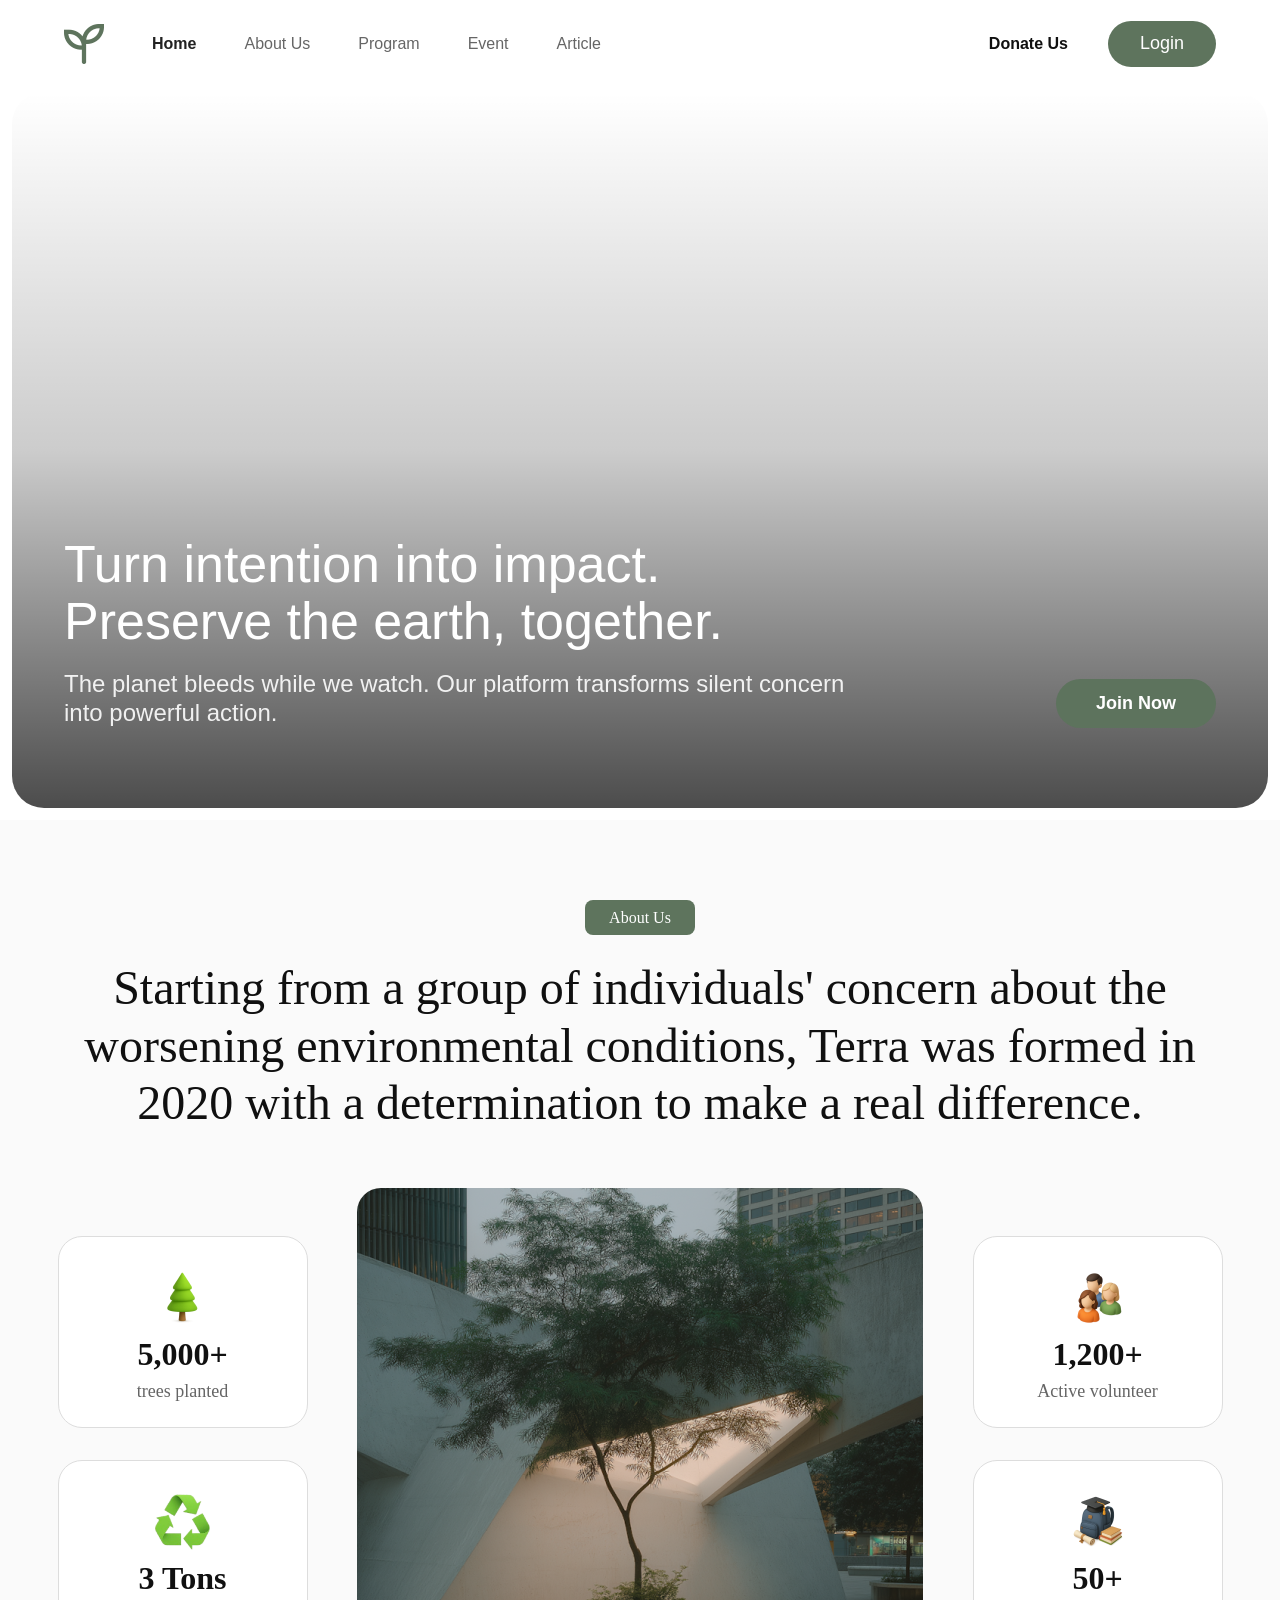
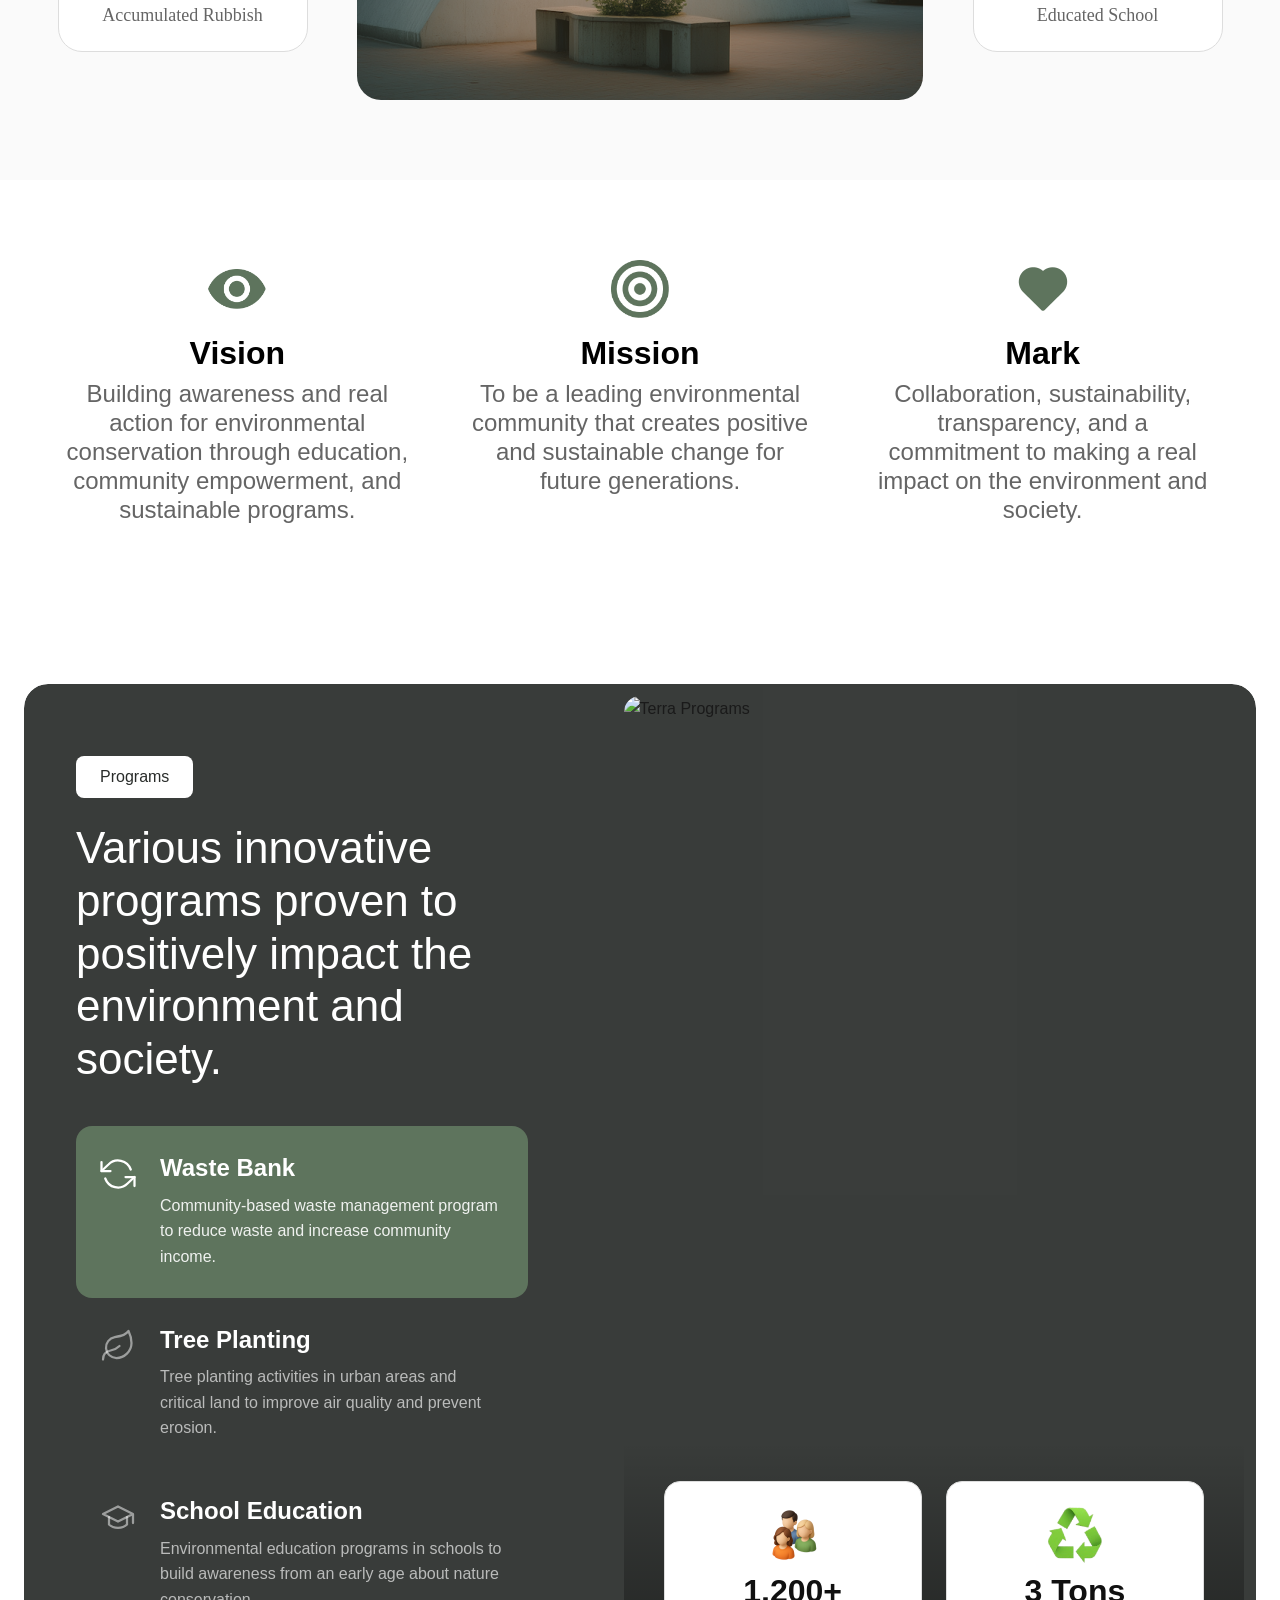
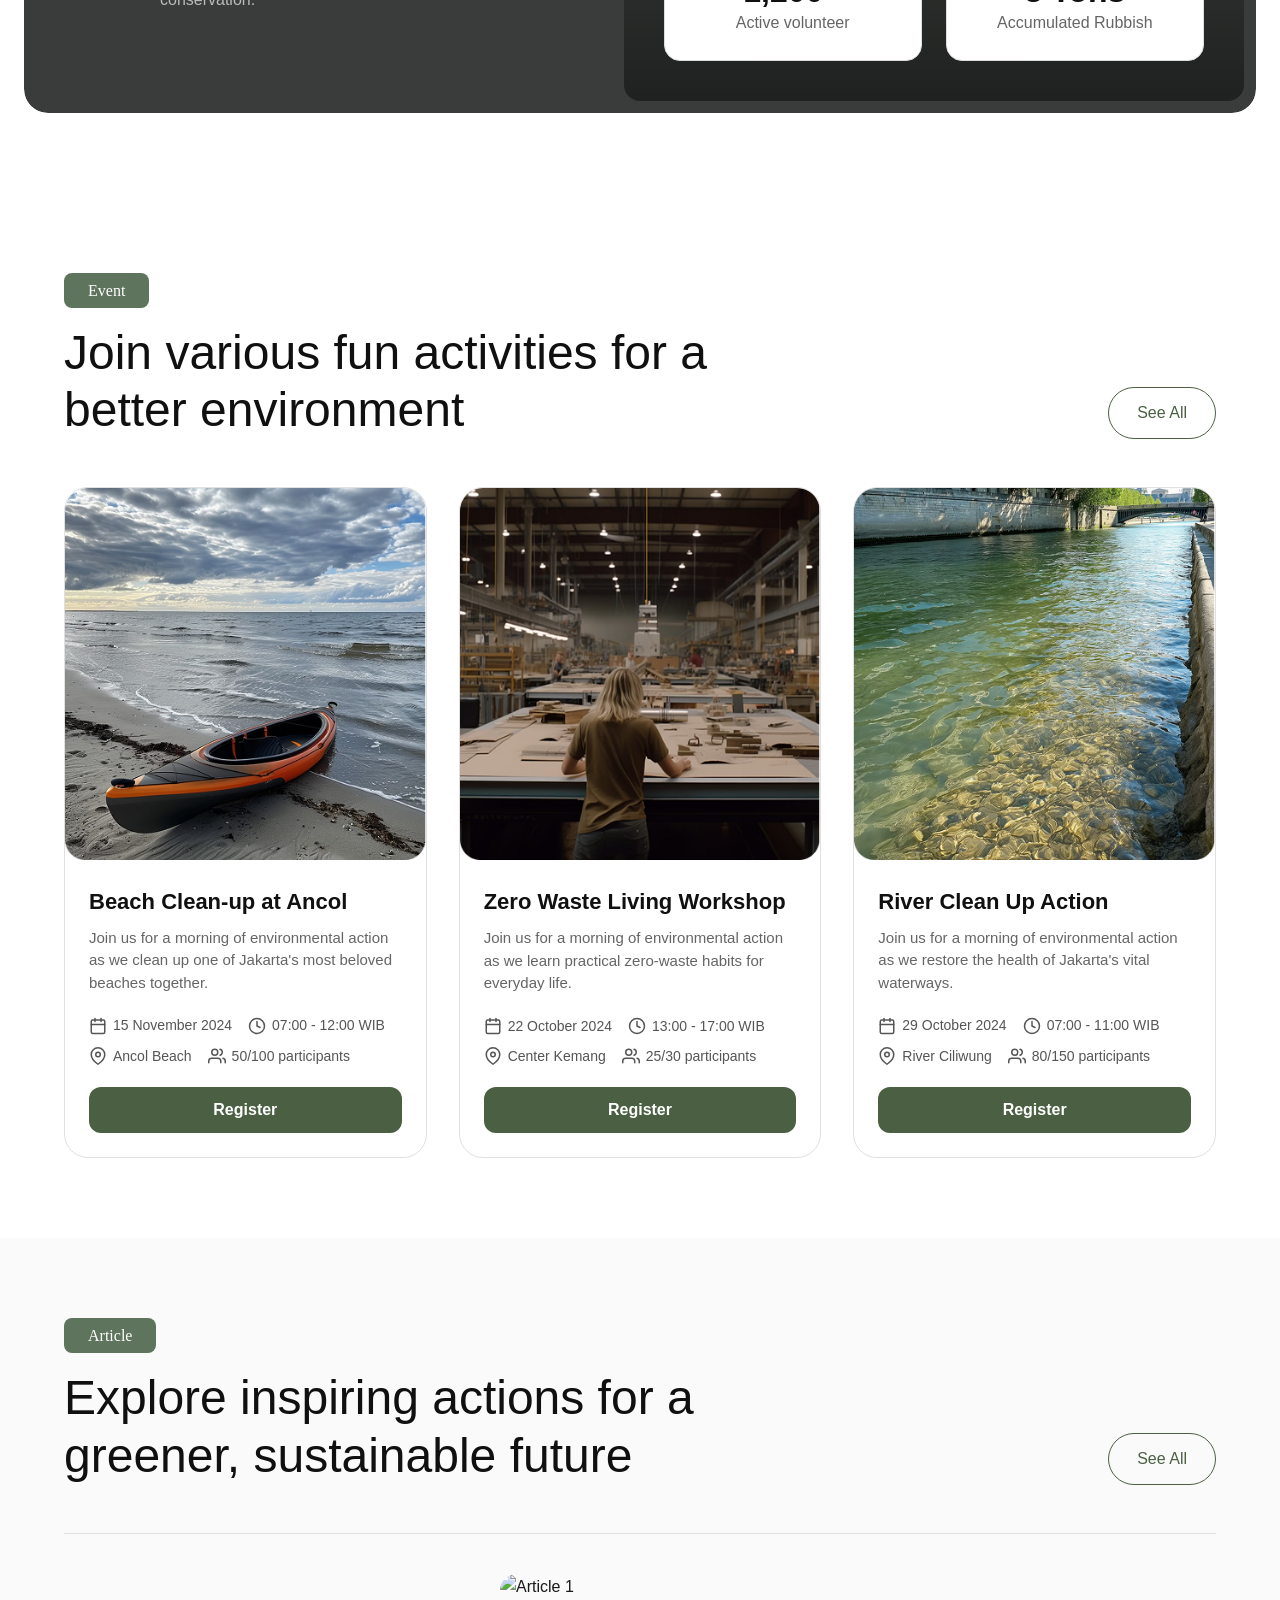
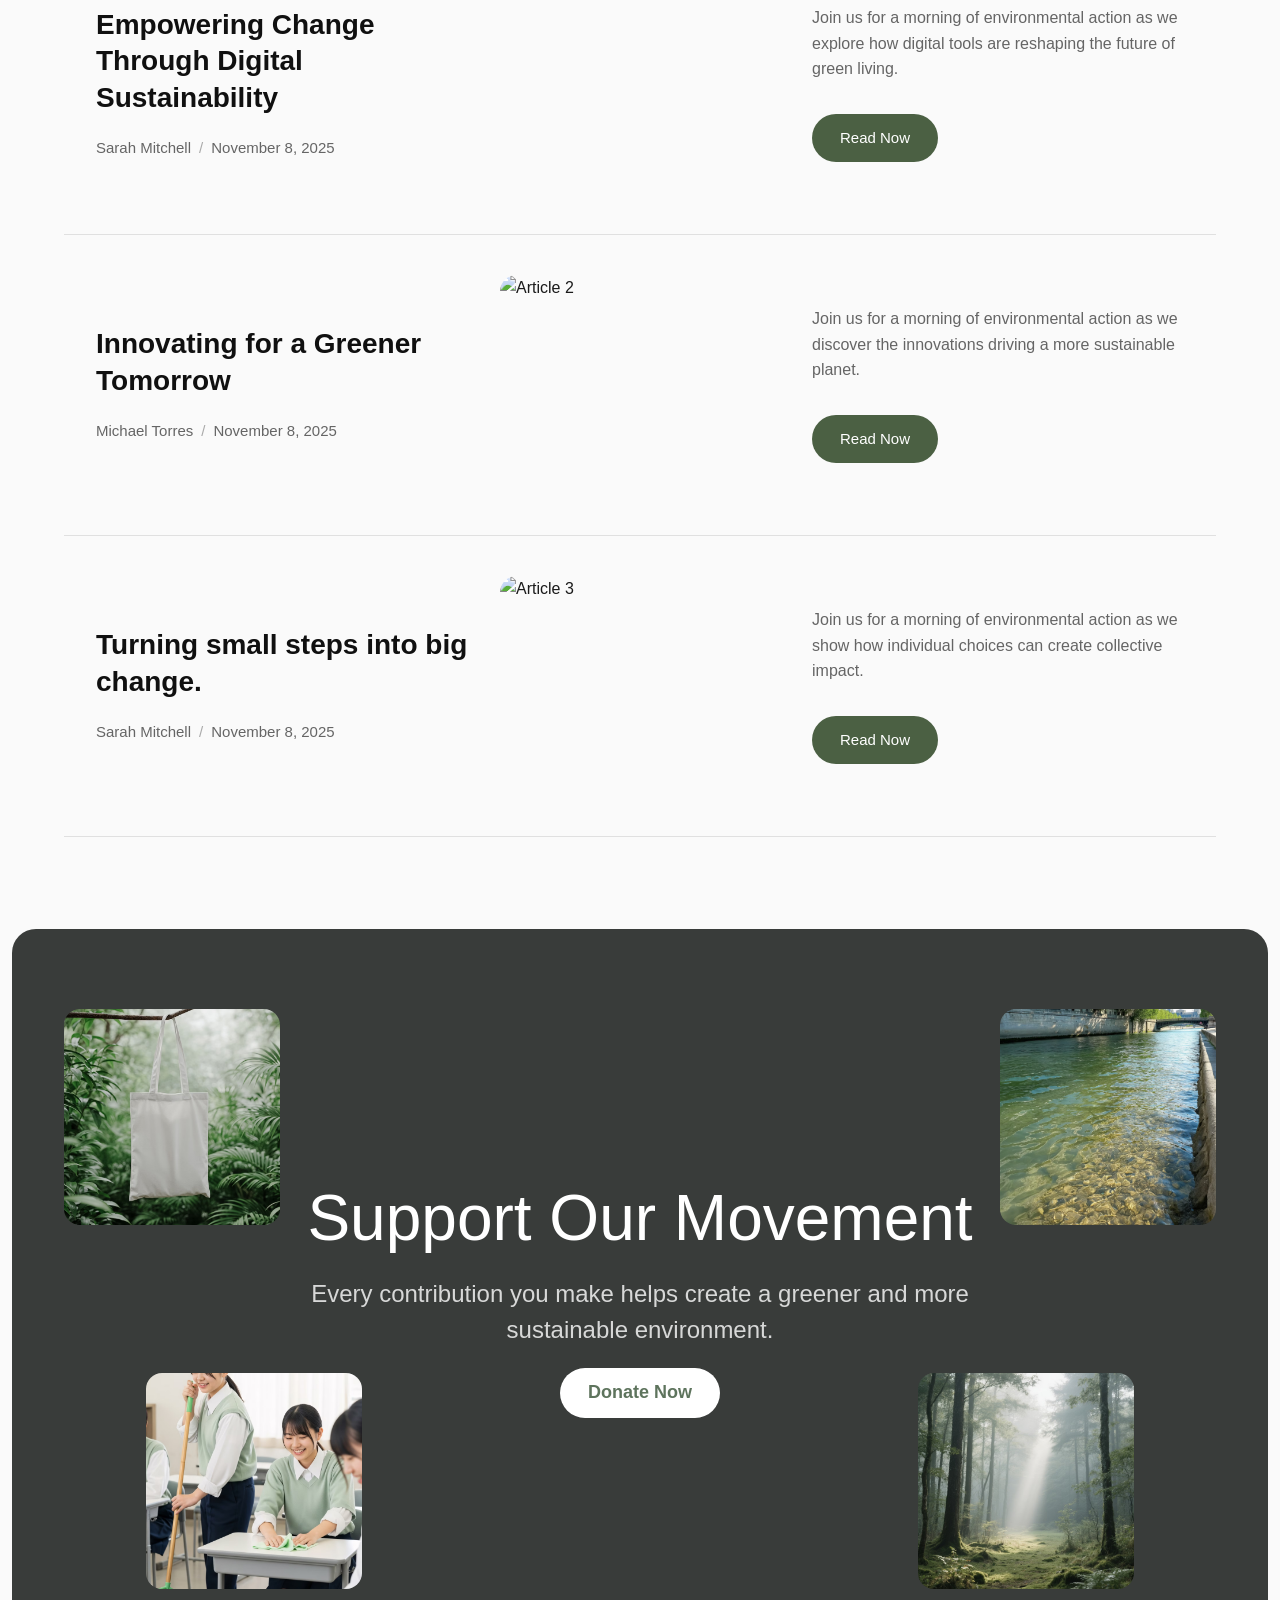
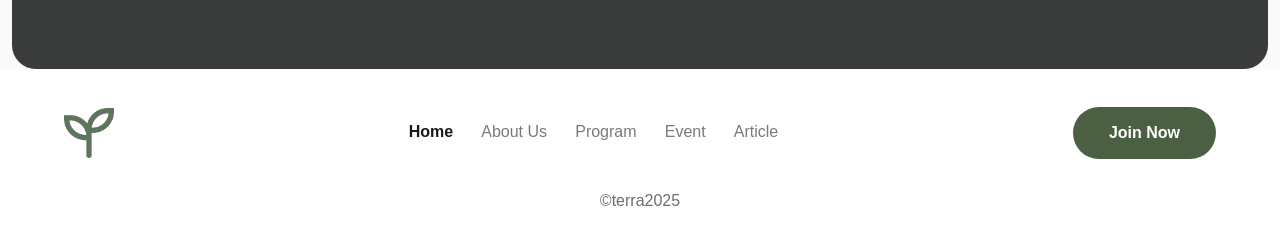
==== commit dc3de4cb: "update program" ====
--- a/index.html
+++ b/index.html
@@ -234,7 +234,7 @@
           <!-- Event 1 -->
           <div class="event-card-new">
             <div class="event-card-img">
-              <img src="https://images.unsplash.com/photo-1618477461853-cf6ed80fbe52?auto=format&fit=crop&q=80&w=800" alt="Beach Clean-up at Ancol" />
+              <img src="assets/Beach.png" alt="Beach Clean-up at Ancol" />
             </div>
             <div class="event-card-body">
               <div class="event-card-info">
@@ -270,7 +270,7 @@
           <!-- Event 2 -->
           <div class="event-card-new">
             <div class="event-card-img">
-              <img src="https://images.unsplash.com/photo-1591336395102-69f615e12af0?auto=format&fit=crop&q=80&w=800" alt="Zero Waste Living Workshop" />
+              <img src="assets/Zero.png" alt="Zero Waste Living Workshop" />
             </div>
             <div class="event-card-body">
               <div class="event-card-info">
@@ -306,7 +306,7 @@
           <!-- Event 3 -->
           <div class="event-card-new">
             <div class="event-card-img">
-              <img src="https://images.unsplash.com/photo-1595273670150-db0a3d39074f?auto=format&fit=crop&q=80&w=800" alt="River Clean Up Action" />
+              <img src="assets/River.png" alt="River Clean Up Action" />
             </div>
             <div class="event-card-body">
               <div class="event-card-info">
--- a/css/main.css
+++ b/css/main.css
@@ -95,7 +95,8 @@
 }
 
 .container {
-  max-width: 1280px;
+  width: 100%;
+  max-width: 100%;
   margin: 0 auto;
   padding: 0 24px;
 }
--- a/css/home.css
+++ b/css/home.css
@@ -487,17 +487,20 @@
   box-shadow: 0 8px 28px rgba(0,0,0,0.1);
 }
 
-.event-card-img {
-  width: 100%;
-  height: 280px;
+.event-image {
+  position: relative;
+  height: 435px;
   overflow: hidden;
-}
-
-.event-card-img img {
+  border-radius: 24px;
+}
+
+.event-image img {
   width: 100%;
   height: 100%;
+
   object-fit: cover;
-  transition: var(--transition);
+
+  border-radius: 24px;
 }
 
 .event-card-new:hover .event-card-img img {
@@ -510,6 +513,16 @@
   gap: 20px;
   padding: 24px;
   flex: 1;
+}
+
+.event-register-btn {
+  width: 100%;
+  padding: 14px !important;
+  font-size: 16px !important;
+  border-radius: 12px !important;
+  font-weight: 600 !important;
+
+  margin-top: auto;
 }
 
 .event-card-info h3 {
--- a/css/pages.css
+++ b/css/pages.css
@@ -727,8 +727,8 @@
 
 .hero-landscape-img {
   width: 100%;
-  height: 520px;
-  border-radius: 40px;
+  height: 540px;
+  border-radius: 24px;
   overflow: hidden;
   box-shadow: 0 20px 50px rgba(0,0,0,0.06);
 }
@@ -1277,13 +1277,18 @@
 
 .event-image {
   position: relative;
-  height: 260px;
+  height: 435px;
+  overflow: hidden;
+  border-radius: 24px;
 }
 
 .event-image img {
   width: 100%;
   height: 100%;
+
   object-fit: cover;
+
+  border-radius: 24px;
 }
 
 .event-status {
@@ -2108,3 +2113,31 @@
   .art-listing-grid { grid-template-columns: 1fr; }
   .art-listing-title { font-size: 28px; }
 }
+
+/* PROGRAM HERO FULL WIDTH FIX */
+
+.program-hero-section {
+  padding-left: 0 !important;
+  padding-right: 0 !important;
+}
+
+.program-hero-section .container {
+  max-width: 100% !important;
+  width: 100% !important;
+  padding-left: 24px !important;
+  padding-right: 24px !important;
+}
+
+.hero-landscape-img {
+  width: 100%;
+  height: 540px;
+  border-radius: 24px;
+  overflow: hidden;
+}
+
+.hero-landscape-img img {
+  width: 100%;
+  height: 100%;
+  object-fit: cover;
+  display: block;
+}
